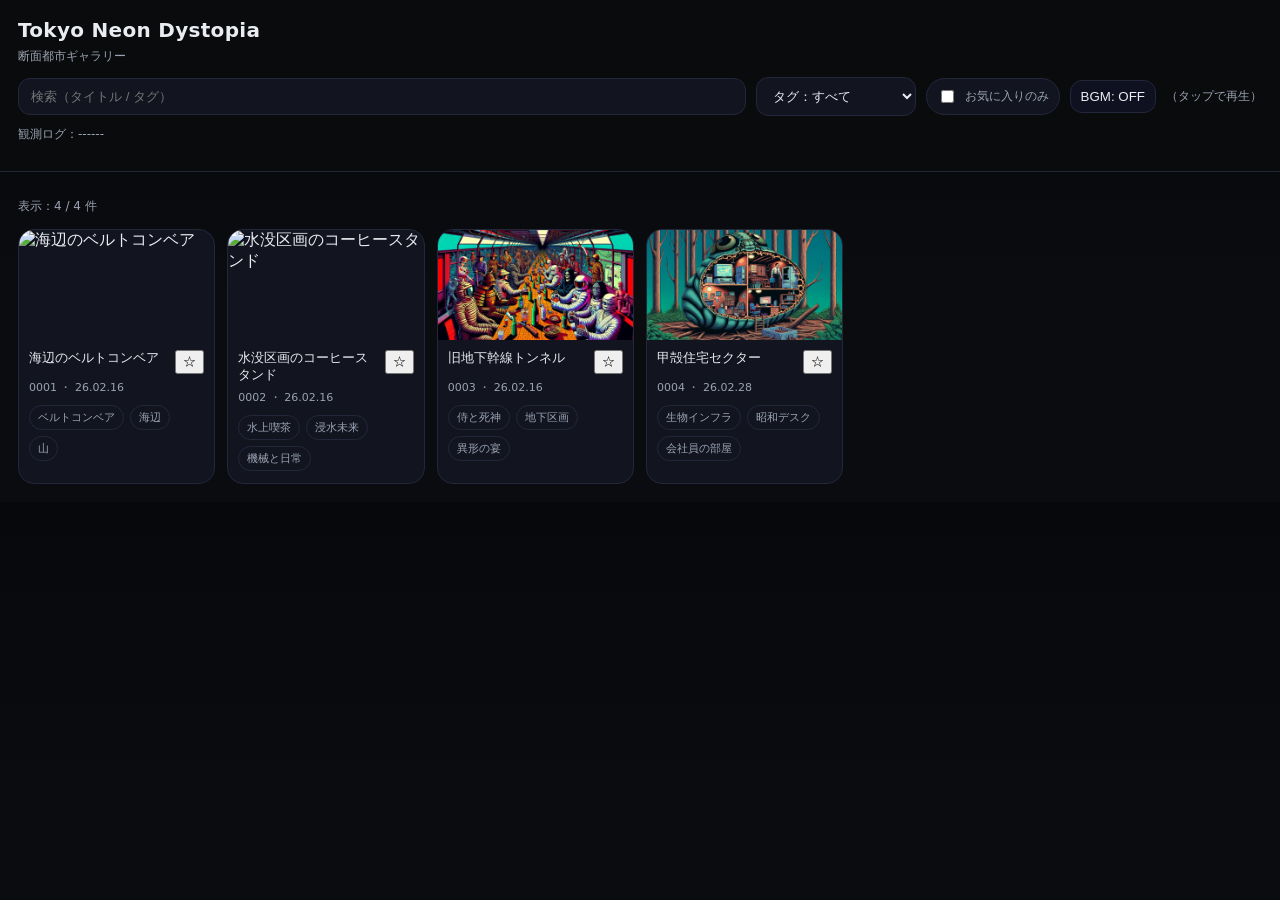
==== index.html @ 1ecb78d7 "icon update" ====
<!doctype html>
<html lang="ja">
<head>
  <meta charset="utf-8" />
  <meta name="viewport" content="width=device-width,initial-scale=1" />
  <title>Tokyo Neon Dystopia</title>
  <link rel="stylesheet" href="./style.css" />
  <link rel="icon" href="./favicon.ico" sizes="any">
  <link rel="icon" type="image/png" sizes="48x48" href="./favicon-48.png">
  <link rel="icon" type="image/png" sizes="192x192" href="./favicon-192.png">
  <link rel="apple-touch-icon" href="/apple-touch-icon.png">
</head>

<body>
  <header class="top">
    <div class="brand">
      <h1>Tokyo Neon Dystopia</h1>
      <p class="sub">断面都市ギャラリー</p>
    </div>

    <div class="controls">
      <input id="q" type="search" placeholder="検索（タイトル / タグ）" autocomplete="off" />

      <select id="tag">
        <option value="">タグ：すべて</option>
      </select>

      <label class="chip">
        <input id="onlyFav" type="checkbox" />
        お気に入りのみ
      </label>

      <button id="bgmToggle" class="btn" type="button" aria-pressed="false">
        BGM: OFF
      </button>

      <span id="bgmStatus" style="color:var(--muted); font-size:12px;">
        （タップで再生）
      </span>
    </div>

    <div class="meta" style="margin-top:10px;">
      観測ログ：<span id="visitCount">000000</span>
    </div>
  </header>

  <!-- audio -->
  <audio id="bgm" preload="auto">
    <source src="./audio/bgm.mp3" type="audio/mpeg" />
  </audio>

  <main>
    <div id="meta" class="meta"></div>
    <div id="grid" class="grid"></div>
  </main>

  <dialog id="modal" class="modal">
    <div class="modalHead">
      <div>
        <h2 id="mTitle"></h2>
        <p id="mInfo" class="mInfo"></p>
      </div>

      <div style="display:flex; gap:8px; flex-wrap:wrap; justify-content:flex-end;">
        <button id="storyToggle" class="btn" type="button" aria-pressed="false">
          Story
        </button>

        <!-- 記号ナビ -->
        <button id="mPrev" class="btn navBtn" type="button" aria-label="前のイラストへ">
          ◁
        </button>

        <button id="mNext" class="btn navBtn" type="button" aria-label="次のイラストへ">
          ▷
        </button>

        <button id="mShare" class="btn" type="button">X</button>
        <button id="mFav" class="btn" type="button">☆</button>
        <button id="mClose" class="btn" type="button">閉じる</button>
      </div>
    </div>

    <div class="modalBody split storyHidden">
      <div class="leftArea">
        <img id="mImg" alt="" />
      </div>

      <div class="rightArea">
        <div id="mTags" class="tags"></div>
        <div class="storyBox">
          <p id="mDesc"></p>
        </div>
      </div>
    </div>
  </dialog>

  <script src="./app.js"></script>
</body>
</html>
---- style.css ----
:root{
  --bg:#0b0c0f;
  --card:#121420;
  --text:#e9ecf1;
  --muted:#9aa3b2;
  --line:#23273a;
  --accent:#c9ff5a;
}

*{box-sizing:border-box}

body{
  margin:0;
  font-family: ui-sans-serif, system-ui, -apple-system, "Segoe UI", "Noto Sans JP", sans-serif;
  background:linear-gradient(180deg, #07080b 0%, #0b0c0f 60%);
  color:var(--text);
}

/* =========================
   HEADER
========================= */

.top{
  position:sticky;
  top:0;
  z-index:10;
  background:rgba(11,12,15,.85);
  backdrop-filter: blur(10px);
  border-bottom:1px solid var(--line);
  padding:18px 18px 14px;
}

.brand h1{
  margin:0;
  font-size:20px;
  letter-spacing:.3px;
}

.sub{
  margin:6px 0 0;
  color:var(--muted);
  font-size:12px;
}

.controls{
  margin-top:12px;
  display:flex;
  gap:10px;
  flex-wrap:wrap;
  align-items:center;
}

/* 検索 */
input[type="search"]{
  background:var(--card);
  border:1px solid var(--line);
  color:var(--text);
  padding:10px 12px;
  border-radius:12px;
  outline:none;
  min-width:260px;
  flex:1;
}

select{
  background:var(--card);
  border:1px solid var(--line);
  color:var(--text);
  padding:10px 12px;
  border-radius:12px;
  outline:none;
  min-width:160px;
}

.chip{
  display:flex;
  gap:8px;
  align-items:center;
  background:var(--card);
  border:1px solid var(--line);
  padding:8px 10px;
  border-radius:999px;
  color:var(--muted);
  font-size:12px;
}

/* =========================
   BUTTONS
========================= */

.btn{
  background:#0f1120;
  border:1px solid var(--line);
  color:var(--text);
  padding:8px 10px;
  border-radius:12px;
  cursor:pointer;
}

/* ★BGMボタンの見た目（ON/OFFが分かる） */
#bgmToggle{
  white-space:nowrap;
}

#bgmToggle.on{
  border-color: var(--accent);
  box-shadow: 0 0 0 1px rgba(201,255,90,.25) inset;
}

/* ★Storyボタンの見た目（ON/OFFが分かる） */
#storyToggle{
  white-space:nowrap;
}

#storyToggle.on{
  border-color: var(--accent);
  box-shadow: 0 0 0 1px rgba(201,255,90,.25) inset;
}

/* =========================
   GRID
========================= */

main{
  padding:18px;
}

.meta{
  color:var(--muted);
  font-size:12px;
  margin:8px 0 14px;
}

.grid{
  display:grid;
  grid-template-columns: repeat(auto-fill, minmax(180px, 1fr));
  gap:12px;
}

.card{
  background:var(--card);
  border:1px solid var(--line);
  border-radius:16px;
  overflow:hidden;
  cursor:pointer;
  transition: transform .08s ease, border-color .12s ease;
}

.card:hover{
  transform: translateY(-1px);
  border-color:#3a4166;
}

.thumb{
  width:100%;
  aspect-ratio: 16 / 9;
  object-fit: cover;
  display:block;
}

.cardBody{
  padding:10px 10px 12px;
}

.titleRow{
  display:flex;
  justify-content:space-between;
  gap:8px;
  align-items:flex-start;
}

.title{
  margin:0;
  font-size:13px;
  line-height:1.3;
}

.small{
  color:var(--muted);
  font-size:11px;
  margin-top:6px;
}

.tags{
  display:flex;
  gap:6px;
  flex-wrap:wrap;
  margin-top:10px;
}

.tag{
  font-size:11px;
  padding:4px 8px;
  border-radius:999px;
  border:1px solid var(--line);
  color:var(--muted);
}

/* =========================
   MODAL FULLSCREEN IMAGE
========================= */

/* ★重要：dialogを閉じている時は必ず非表示（トップに出るバグ対策） */
.modal:not([open]){
  display:none;
}

/* ★開いている時だけflexレイアウトを適用 */
.modal[open]{
  display:flex;
  flex-direction:column;
}

.modal{
  width:98vw;
  max-width:1600px;
  height:92vh;
  background:var(--card);
  border:1px solid var(--line);
  border-radius:18px;
  padding:0;
  color:var(--text);
}

.modal::backdrop{
  background:rgba(0,0,0,.75);
}

.modalHead{
  display:flex;
  justify-content:space-between;
  gap:12px;
  padding:14px 18px 12px;
  border-bottom:1px solid var(--line);
  flex:0 0 auto;
}

.modalHead h2{
  margin:0;
  font-size:16px;
}

.mInfo{
  margin:6px 0 0;
  color:var(--muted);
  font-size:12px;
}

/* 左：画像 / 右：縦長テキスト */

.modalBody.split{
  flex:1 1 auto;
  min-height:0;
  height:auto;

  display:grid;
  grid-template-columns: 1fr 360px;
  gap:20px;
  padding:18px;
  align-items:start;
}

/* ★初期はストーリー非表示（画像だけ） */
.modalBody.split.storyHidden{
  grid-template-columns: 1fr 0px;
  gap:0;
  overflow:hidden;
}

/* 画像を画面いっぱいに */

.leftArea{
  min-width:0;
  min-height:0;
  height:100%;
  align-self:start;
}

.leftArea img{
  width:100%;
  height:100%;
  max-height:100%;
  object-fit:contain;
  object-position: top center;
  background:#07080b;
  border-radius:14px;
  border:1px solid var(--line);
}

/* 右：テキストエリア */

.rightArea{
  display:flex;
  flex-direction:column;
  height:100%;
  gap:12px;
  align-self:start;
  transition: opacity .18s ease;
  min-height:0;
}

/* ★閉じた時：完全に隠す */
.modalBody.split.storyHidden .rightArea{
  opacity:0;
  pointer-events:none;
  width:0;
  overflow:hidden;
}

.storyBox{
  flex:1;
  overflow-y:auto;
  border:1px solid var(--line);
  padding:18px;
  border-radius:14px;
  background:#0f1120;
  min-height:0;
}

.storyBox p{
  margin:0;
  color:var(--muted);
  font-size:14px;
  line-height:1.9;
  white-space:pre-wrap;
}

/* =========================
   RESPONSIVE
========================= */

@media (max-width: 700px){

  .modalBody.split{
    grid-template-columns:1fr;
  }

  .modalBody.split.storyHidden{
    grid-template-columns:1fr;
  }

  .rightArea{
    height:auto;
  }

  .storyBox{
    max-height:40vh;
  }

  .modalBody.split.storyHidden .rightArea{
    display:none;
  }
}
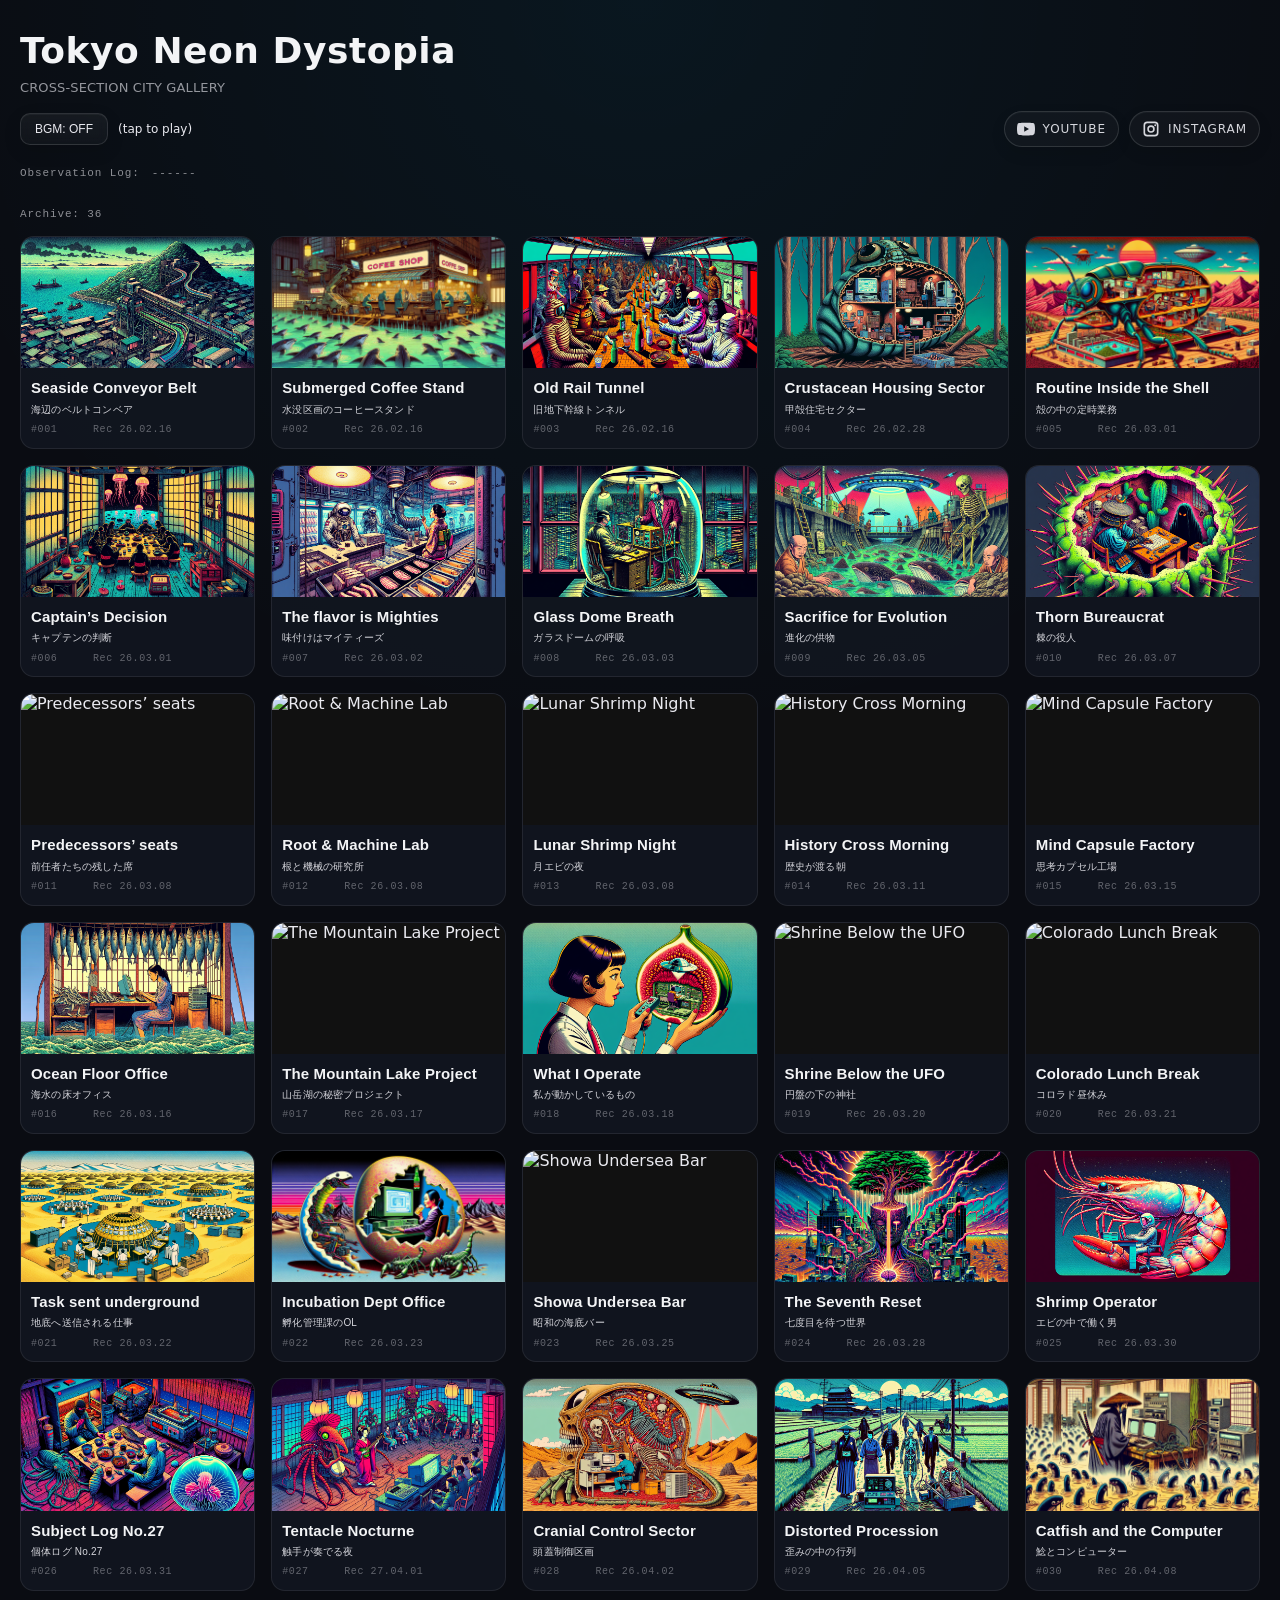
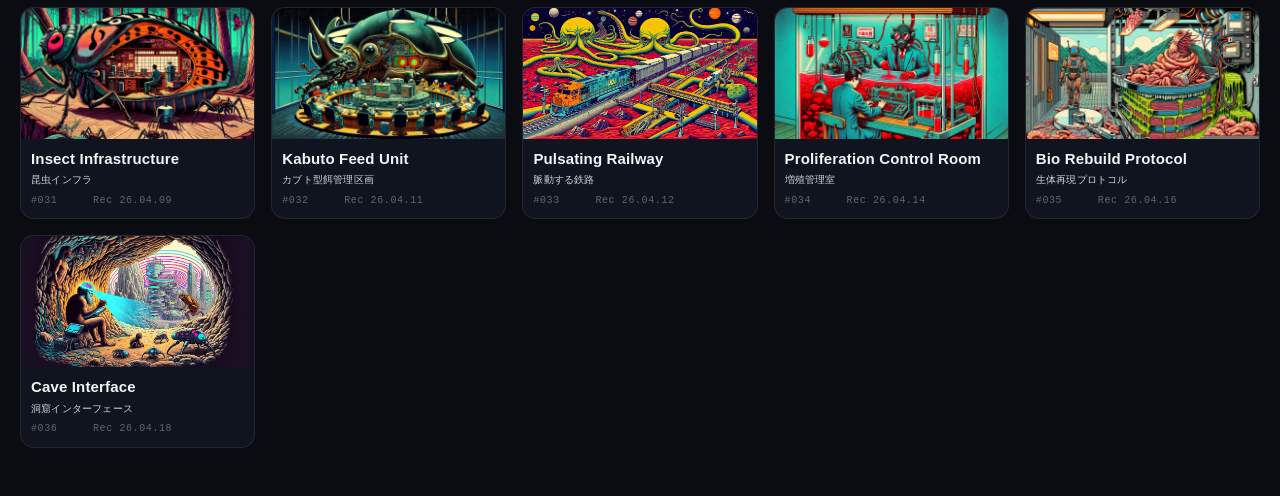
==== commit 67a25797: "Update gallery" ====
--- a/index.html
+++ b/index.html
@@ -1,5 +1,5 @@
 <!doctype html>
-<html lang="ja">
+<html lang="en">
 <head>
   <meta charset="utf-8" />
   <meta name="viewport" content="width=device-width,initial-scale=1" />
@@ -14,50 +14,76 @@
 <body>
   <header class="top">
     <div class="brand">
-      <h1>Tokyo Neon Dystopia</h1>
-      <p class="sub">断面都市ギャラリー</p>
+      <h1 id="siteTitle">Tokyo Neon Dystopia</h1>
+      <p id="siteSub" class="sub">Cross-Section City Gallery</p>
     </div>
 
-    <div class="controls">
-      <input id="q" type="search" placeholder="検索（タイトル / タグ）" autocomplete="off" />
+    <div class="topRight">
+      <div class="controls">
+        <button id="bgmToggle" class="btn" type="button" aria-pressed="false">
+          BGM: OFF
+        </button>
 
-      <select id="tag">
-        <option value="">タグ：すべて</option>
-      </select>
+        <span id="bgmStatus" style="color:var(--muted); font-size:12px;">
+          (tap to play)
+        </span>
+      </div>
 
-      <label class="chip">
-        <input id="onlyFav" type="checkbox" />
-        お気に入りのみ
-      </label>
+      <div class="social-links" aria-label="Social links">
+        <a
+          href="https://www.youtube.com/@sakakiyoo"
+          target="_blank"
+          rel="noopener noreferrer"
+          aria-label="YouTube"
+          class="social-link"
+        >
+          <svg viewBox="0 0 24 24" aria-hidden="true">
+            <path d="M23.5 6.2a3 3 0 0 0-2.1-2.1C19.4 3.5 12 3.5 12 3.5s-7.4 0-9.4.6A3 3 0 0 0 .5 6.2 31.4 31.4 0 0 0 0 12a31.4 31.4 0 0 0 .5 5.8 3 3 0 0 0 2.1 2.1c2 .6 9.4.6 9.4.6s7.4 0 9.4-.6a3 3 0 0 0 2.1-2.1A31.4 31.4 0 0 0 24 12a31.4 31.4 0 0 0-.5-5.8ZM9.6 15.7V8.3L16 12l-6.4 3.7Z"/>
+          </svg>
+          <span>YouTube</span>
+        </a>
 
-      <button id="bgmToggle" class="btn" type="button" aria-pressed="false">
-        BGM: OFF
-      </button>
-
-      <span id="bgmStatus" style="color:var(--muted); font-size:12px;">
-        （タップで再生）
-      </span>
+        <a
+          href="https://www.instagram.com/sakakiyoo/"
+          target="_blank"
+          rel="noopener noreferrer"
+          aria-label="Instagram"
+          class="social-link"
+        >
+          <svg viewBox="0 0 24 24" aria-hidden="true">
+            <path d="M7 2h10a5 5 0 0 1 5 5v10a5 5 0 0 1-5 5H7a5 5 0 0 1-5-5V7a5 5 0 0 1 5-5Zm0 2.2A2.8 2.8 0 0 0 4.2 7v10A2.8 2.8 0 0 0 7 19.8h10a2.8 2.8 0 0 0 2.8-2.8V7A2.8 2.8 0 0 0 17 4.2H7Zm10.6 1.6a1.2 1.2 0 1 1 0 2.4 1.2 1.2 0 0 1 0-2.4ZM12 7a5 5 0 1 1 0 10 5 5 0 0 1 0-10Zm0 2.2A2.8 2.8 0 1 0 12 15a2.8 2.8 0 0 0 0-5.6Z"/>
+          </svg>
+          <span>Instagram</span>
+        </a>
+      </div>
     </div>
 
     <div class="meta" style="margin-top:10px;">
-      観測ログ：<span id="visitCount">000000</span>
+      <span id="visitLabel">Observation Log:</span>
+      <span id="visitCount">000000</span>
     </div>
   </header>
 
-  <!-- audio -->
   <audio id="bgm" preload="auto">
     <source src="./audio/bgm.mp3" type="audio/mpeg" />
   </audio>
 
   <main>
-    <div id="meta" class="meta"></div>
+    <div id="meta" class="meta">
+      <span id="metaId"></span>
+      <span id="metaDate"></span>
+    </div>
+
     <div id="grid" class="grid"></div>
   </main>
 
   <dialog id="modal" class="modal">
     <div class="modalHead">
-      <div>
-        <h2 id="mTitle"></h2>
+      <div class="modalTitleBlock">
+        <div id="mTitle" class="modalTitleWrap">
+          <div class="title-en"></div>
+          <div class="title-ja"></div>
+        </div>
         <p id="mInfo" class="mInfo"></p>
       </div>
 
@@ -66,30 +92,43 @@
           Story
         </button>
 
-        <!-- 記号ナビ -->
-        <button id="mPrev" class="btn navBtn" type="button" aria-label="前のイラストへ">
+        <button id="mPrev" class="btn navBtn" type="button" aria-label="Previous illustration">
           ◁
         </button>
 
-        <button id="mNext" class="btn navBtn" type="button" aria-label="次のイラストへ">
+        <button id="mNext" class="btn navBtn" type="button" aria-label="Next illustration">
           ▷
         </button>
 
-        <button id="mShare" class="btn" type="button">X</button>
-        <button id="mFav" class="btn" type="button">☆</button>
-        <button id="mClose" class="btn" type="button">閉じる</button>
+        <button id="mClose" class="btn" type="button" aria-label="Close modal">
+          Close
+        </button>
       </div>
     </div>
 
-    <div class="modalBody split storyHidden">
-      <div class="leftArea">
-        <img id="mImg" alt="" />
-      </div>
+    <div class="modalBody">
+      <div class="modalVisualWrap">
+        <div class="modalImageArea">
+          <img id="mImg" alt="" />
 
-      <div class="rightArea">
-        <div id="mTags" class="tags"></div>
-        <div class="storyBox">
-          <p id="mDesc"></p>
+          <aside id="storyPanel" class="storyPanel" aria-hidden="true">
+            <div class="storyPanelInner">
+              <div id="storyLang" class="storyLang">
+                <button id="langEn" class="btn langBtn active" type="button" aria-pressed="true">
+                  EN
+                </button>
+                <button id="langJa" class="btn langBtn" type="button" aria-pressed="false">
+                  JP
+                </button>
+              </div>
+
+              <div id="mTags" class="tags"></div>
+
+              <div class="storyBox">
+                <p id="mDesc"></p>
+              </div>
+            </div>
+          </aside>
         </div>
       </div>
     </div>
--- a/style.css
+++ b/style.css
@@ -1,353 +1,989 @@
-:root{
-  --bg:#0b0c0f;
-  --card:#121420;
-  --text:#e9ecf1;
-  --muted:#9aa3b2;
-  --line:#23273a;
-  --accent:#c9ff5a;
-}
-
-*{box-sizing:border-box}
-
 body{
-  margin:0;
-  font-family: ui-sans-serif, system-ui, -apple-system, "Segoe UI", "Noto Sans JP", sans-serif;
-  background:linear-gradient(180deg, #07080b 0%, #0b0c0f 60%);
-  color:var(--text);
-}
-
-/* =========================
-   HEADER
-========================= */
-
+  margin: 0;
+  padding: 32px 20px 48px;
+  background:
+    radial-gradient(circle at top, rgba(0,200,255,0.06), transparent 34%),
+    #0a0c12;
+  color: #eaeaf0;
+  font-family: Inter, "Noto Sans JP", system-ui, -apple-system, BlinkMacSystemFont, "Segoe UI", sans-serif;
+  -webkit-text-size-adjust: 100%;
+  overflow-x: hidden;
+}
+
+*,
+*::before,
+*::after{
+  box-sizing: border-box;
+}
+
+img{
+  max-width: 100%;
+  height: auto;
+  display: block;
+}
+
+/* =========================
+   LAYOUT
+========================= */
 .top{
-  position:sticky;
-  top:0;
-  z-index:10;
-  background:rgba(11,12,15,.85);
-  backdrop-filter: blur(10px);
-  border-bottom:1px solid var(--line);
-  padding:18px 18px 14px;
-}
-
-.brand h1{
-  margin:0;
-  font-size:20px;
-  letter-spacing:.3px;
+  max-width: 1280px;
+  margin: 0 auto 24px;
+}
+
+.brand{
+  margin-bottom: 14px;
+  min-width: 0;
+}
+
+#siteTitle{
+  margin: 0;
+  font-size: clamp(24px, 3.4vw, 36px);
+  line-height: 1.05;
+  letter-spacing: 0.015em;
+  font-weight: 700;
+  color: #f3f4f6;
+  text-shadow: 0 0 18px rgba(255,255,255,0.03);
+  overflow-wrap: anywhere;
 }
 
 .sub{
-  margin:6px 0 0;
-  color:var(--muted);
-  font-size:12px;
+  margin: 8px 0 0;
+  font-size: 13px;
+  line-height: 1.5;
+  letter-spacing: 0.01em;
+  text-transform: uppercase;
+  color: rgba(234,234,240,.62);
+  position: relative;
+  display: inline-block;
+  overflow-wrap: anywhere;
+}
+
+.subJa{
+  display: block;
+  margin-top: 4px;
+  font-size: 11px;
+  line-height: 1.4;
+  letter-spacing: 0.08em;
+  text-transform: none;
+  color: rgba(0,200,255,0.7);
+  text-shadow: 0 0 6px rgba(0,200,255,0.35);
+  opacity: 0;
+  transform: translateY(-4px);
+  transition: opacity .25s ease, transform .25s ease;
+}
+
+.sub:hover .subJa{
+  opacity: 1;
+  transform: translateY(0);
+  transition-delay: 0.08s;
+}
+
+.topRight{
+  display: flex;
+  align-items: center;
+  justify-content: space-between;
+  gap: 16px;
+  flex-wrap: wrap;
+  min-width: 0;
 }
 
 .controls{
-  margin-top:12px;
-  display:flex;
-  gap:10px;
-  flex-wrap:wrap;
-  align-items:center;
-}
-
-/* 検索 */
-input[type="search"]{
-  background:var(--card);
-  border:1px solid var(--line);
-  color:var(--text);
-  padding:10px 12px;
-  border-radius:12px;
-  outline:none;
-  min-width:260px;
-  flex:1;
-}
-
-select{
-  background:var(--card);
-  border:1px solid var(--line);
-  color:var(--text);
-  padding:10px 12px;
-  border-radius:12px;
-  outline:none;
-  min-width:160px;
-}
-
-.chip{
-  display:flex;
-  gap:8px;
-  align-items:center;
-  background:var(--card);
-  border:1px solid var(--line);
-  padding:8px 10px;
-  border-radius:999px;
-  color:var(--muted);
-  font-size:12px;
-}
-
-/* =========================
-   BUTTONS
-========================= */
-
-.btn{
-  background:#0f1120;
-  border:1px solid var(--line);
-  color:var(--text);
-  padding:8px 10px;
-  border-radius:12px;
-  cursor:pointer;
-}
-
-/* ★BGMボタンの見た目（ON/OFFが分かる） */
-#bgmToggle{
-  white-space:nowrap;
-}
-
-#bgmToggle.on{
-  border-color: var(--accent);
-  box-shadow: 0 0 0 1px rgba(201,255,90,.25) inset;
-}
-
-/* ★Storyボタンの見た目（ON/OFFが分かる） */
-#storyToggle{
-  white-space:nowrap;
-}
-
-#storyToggle.on{
-  border-color: var(--accent);
-  box-shadow: 0 0 0 1px rgba(201,255,90,.25) inset;
+  display: flex;
+  align-items: center;
+  gap: 10px;
+  flex-wrap: wrap;
+  margin-bottom: 8px;
+  min-width: 0;
+}
+
+/* =========================
+   SOCIAL LINKS
+========================= */
+.social-links{
+  display: flex;
+  align-items: center;
+  justify-content: flex-end;
+  gap: 10px;
+  flex-wrap: wrap;
+  min-width: 0;
+  margin-bottom: 8px;
+}
+
+.social-link{
+  display: inline-flex;
+  align-items: center;
+  gap: 8px;
+  padding: 8px 12px;
+  border: 1px solid rgba(255,255,255,.14);
+  border-radius: 999px;
+  color: #e8e8ee;
+  text-decoration: none;
+  background: rgba(255,255,255,.03);
+  box-shadow:
+    inset 0 1px 0 rgba(255,255,255,.03),
+    0 6px 18px rgba(0,0,0,.12);
+  opacity: .92;
+  transition:
+    transform .18s ease,
+    border-color .18s ease,
+    background .18s ease,
+    box-shadow .18s ease,
+    opacity .18s ease,
+    color .18s ease;
+  min-width: 0;
+}
+
+.social-link svg{
+  width: 18px;
+  height: 18px;
+  fill: currentColor;
+  flex: 0 0 auto;
+}
+
+.social-link span{
+  font-size: 12px;
+  line-height: 1;
+  letter-spacing: 0.08em;
+  text-transform: uppercase;
+  white-space: nowrap;
+}
+
+.social-link:hover{
+  transform: translateY(-1px);
+  opacity: 1;
+  color: #f3f4f6;
+  border-color: rgba(255,255,255,.28);
+  background: rgba(255,255,255,.06);
+  box-shadow:
+    inset 0 1px 0 rgba(255,255,255,.04),
+    0 10px 24px rgba(0,0,0,.18),
+    0 0 18px rgba(0,200,255,.05);
+}
+
+.social-link:active{
+  transform: scale(.98);
+}
+
+.social-link:focus-visible{
+  outline: none;
+  border-color: rgba(0, 200, 255, 0.35);
+  box-shadow:
+    0 0 0 3px rgba(0,200,255,.12),
+    0 0 20px rgba(0,200,255,.10);
+}
+
+main{
+  max-width: 1280px;
+  margin: 0 auto;
+  min-width: 0;
+}
+
+.meta{
+  display: flex;
+  align-items: center;
+  gap: 12px;
+  flex-wrap: wrap;
+  font-size: 11px;
+  line-height: 1.5;
+  letter-spacing: 0.08em;
+  color: rgba(234,234,240,.58);
+  font-family: ui-monospace, SFMono-Regular, Menlo, Monaco, Consolas, monospace;
+  min-width: 0;
+}
+
+.meta span:first-child{
+  min-width: 50px;
 }
 
 /* =========================
    GRID
 ========================= */
-
-main{
-  padding:18px;
-}
-
-.meta{
-  color:var(--muted);
-  font-size:12px;
-  margin:8px 0 14px;
-}
-
 .grid{
-  display:grid;
-  grid-template-columns: repeat(auto-fill, minmax(180px, 1fr));
-  gap:12px;
-}
-
-.card{
-  background:var(--card);
-  border:1px solid var(--line);
-  border-radius:16px;
-  overflow:hidden;
-  cursor:pointer;
-  transition: transform .08s ease, border-color .12s ease;
-}
-
-.card:hover{
-  transform: translateY(-1px);
-  border-color:#3a4166;
-}
-
+  display: grid;
+  grid-template-columns: repeat(auto-fill, minmax(220px, 1fr));
+  gap: 16px;
+  margin-top: 14px;
+  min-width: 0;
+}
+
+/* =========================
+   CARD
+========================= */
 .thumb{
-  width:100%;
+  width: 100%;
   aspect-ratio: 16 / 9;
   object-fit: cover;
-  display:block;
+  display: block;
+  background: #111;
+  transition: transform .45s ease, filter .45s ease;
+}
+
+.card{
+  position: relative;
+  background: rgba(18, 22, 32, 0.92);
+  border: 1px solid rgba(255,255,255,.08);
+  border-radius: 14px;
+  overflow: hidden;
+  transition:
+    transform .25s ease,
+    box-shadow .25s ease,
+    border-color .25s ease,
+    background .25s ease;
+  min-width: 0;
+}
+
+.card::after{
+  content: "";
+  position: absolute;
+  inset: 0;
+  background: linear-gradient(
+    135deg,
+    rgba(0,200,255,0.00) 0%,
+    rgba(0,200,255,0.05) 45%,
+    rgba(255,255,255,0.02) 100%
+  );
+  opacity: 0;
+  pointer-events: none;
+  transition: opacity .25s ease;
+}
+
+.card:hover{
+  transform: translateY(-4px) scale(1.02);
+  box-shadow:
+    0 12px 30px rgba(0,0,0,.4),
+    0 0 0 1px rgba(0,200,255,0.08) inset;
+  border-color: rgba(255,255,255,.18);
+  background: rgba(18, 22, 32, 0.97);
+}
+
+.card:hover::after{
+  opacity: 1;
+}
+
+.card:hover .thumb{
+  transform: scale(1.02);
+  filter: brightness(1.03);
 }
 
 .cardBody{
-  padding:10px 10px 12px;
-}
-
-.titleRow{
-  display:flex;
-  justify-content:space-between;
-  gap:8px;
-  align-items:flex-start;
-}
-
-.title{
-  margin:0;
-  font-size:13px;
-  line-height:1.3;
-}
-
-.small{
-  color:var(--muted);
-  font-size:11px;
-  margin-top:6px;
-}
-
+  padding: 10px;
+  background: transparent;
+  min-width: 0;
+}
+
+/* =========================
+   TEXT
+========================= */
+.title,
+.titleEn{
+  margin: 0;
+  font-size: 15px;
+  line-height: 1.35;
+  font-weight: 600;
+  color: #f3f4f6;
+  font-family: "Avenir Next", "Helvetica Neue", Inter, "Segoe UI", Arial, sans-serif;
+  letter-spacing: 0.01em;
+  overflow-wrap: anywhere;
+  word-break: break-word;
+}
+
+.titleJa{
+  margin-top: 4px;
+  font-size: 10px;
+  line-height: 1.45;
+  font-weight: 500;
+  color: rgba(234,234,240,.9);
+  font-family: "Noto Sans JP", "Hiragino Sans", "Yu Gothic", sans-serif;
+  letter-spacing: 0.02em;
+  overflow-wrap: anywhere;
+  word-break: break-word;
+}
+
+.small,
+.mInfo{
+  margin-top: 6px;
+  font-size: 10px;
+  line-height: 1.45;
+  opacity: 0.52;
+  letter-spacing: 0.06em;
+  color: rgba(234,234,240,.72);
+  font-family: ui-monospace, SFMono-Regular, Menlo, Monaco, Consolas, monospace;
+  overflow-wrap: anywhere;
+  word-break: break-word;
+}
+
+/* =========================
+   STORY BOX
+========================= */
+.storyBox{
+  margin-top: 0;
+  padding: 14px;
+  border-radius: 12px;
+  background: linear-gradient(
+    180deg,
+    rgba(255,255,255,0.03),
+    rgba(255,255,255,0.015)
+  );
+  border: 1px solid rgba(255,255,255,0.06);
+  box-shadow: inset 0 1px 0 rgba(255,255,255,0.04);
+  min-width: 0;
+}
+
+#mDesc{
+  margin: 0;
+  font-size: 13px;
+  line-height: 1.8;
+  color: rgba(234,234,240,0.88);
+  white-space: pre-wrap;
+  overflow-wrap: anywhere;
+  word-break: break-word;
+}
+
+/* =========================
+   MODAL
+========================= */
+#modal,
+.modal{
+  width: min(1200px, 92vw);
+  max-width: 1200px;
+  max-height: 92dvh;
+  padding: 20px;
+  border: 1px solid rgba(255,255,255,.08);
+  border-radius: 16px;
+  background:
+    linear-gradient(180deg, rgba(255,255,255,0.03), rgba(255,255,255,0.015)),
+    rgba(0, 0, 0, 0.96);
+  color: #eaeaf0;
+  overflow: hidden;
+  box-shadow:
+    0 28px 80px rgba(0,0,0,.58),
+    0 0 0 1px rgba(255,255,255,.03) inset,
+    0 0 32px rgba(0,200,255,.06);
+  opacity: 1;
+  transform: none;
+}
+
+#modal[open],
+.modal[open]{
+  opacity: 1;
+  transform: none;
+}
+
+#modal::backdrop,
+.modal::backdrop{
+  background: rgba(0, 0, 0, 0.92);
+  backdrop-filter: blur(2px);
+}
+
+.modalHead{
+  display: flex;
+  justify-content: space-between;
+  align-items: flex-start;
+  gap: 16px;
+  margin-bottom: 16px;
+  flex-wrap: wrap;
+  min-width: 0;
+}
+
+.modalBody{
+  width: 100%;
+  max-height: calc(92dvh - 40px);
+  overflow: auto;
+  -webkit-overflow-scrolling: touch;
+  min-width: 0;
+}
+
+/* =========================
+   IMAGE AREA + STORY
+========================= */
+.modalVisualWrap{
+  width: 100%;
+  min-height: 78dvh;
+  display: flex;
+  justify-content: center;
+  align-items: flex-start;
+  min-width: 0;
+}
+
+.modalImageArea{
+  position: relative;
+  display: inline-flex;
+  justify-content: center;
+  align-items: flex-start;
+  width: fit-content;
+  max-width: 100%;
+  min-height: 78dvh;
+  line-height: 0;
+  overflow: hidden;
+}
+
+#mImg{
+  display: block;
+  max-width: 100%;
+  max-height: 78dvh;
+  height: auto;
+  border-radius: 12px;
+  box-shadow:
+    0 18px 42px rgba(0,0,0,.34),
+    0 0 0 1px rgba(255,255,255,.04);
+  transform: translateZ(0);
+}
+
+#modal[open] #mImg,
+.modal[open] #mImg{
+  animation: imageIn .44s cubic-bezier(.2,.8,.2,1) both;
+}
+
+/* =========================
+   STORY PANEL
+========================= */
+.storyPanel{
+  position: absolute;
+  inset: 0 0 0 auto;
+  width: min(340px, 32vw);
+  max-width: 100%;
+  height: 100%;
+  background:
+    linear-gradient(180deg, rgba(0, 0, 0, 0.76), rgba(0, 0, 0, 0.68));
+  backdrop-filter: blur(10px);
+  border-left: 1px solid rgba(255,255,255,0.08);
+  border-top-right-radius: 12px;
+  border-bottom-right-radius: 12px;
+  transform: translateX(100%);
+  opacity: 0;
+  pointer-events: none;
+  transition:
+    transform .35s ease,
+    opacity .25s ease,
+    box-shadow .25s ease;
+  box-shadow: inset 1px 0 0 rgba(255,255,255,0.03);
+}
+
+.storyPanelInner{
+  height: 100%;
+  overflow-y: auto;
+  -webkit-overflow-scrolling: touch;
+  padding: 14px;
+  min-width: 0;
+}
+
+.storyPanel.isOpen{
+  transform: translateX(0);
+  opacity: 1;
+  pointer-events: auto;
+  box-shadow:
+    -10px 0 30px rgba(0,0,0,.22),
+    inset 1px 0 0 rgba(255,255,255,0.03);
+}
+
+.storyPanel::before{
+  content: "";
+  position: absolute;
+  left: -28px;
+  top: 0;
+  width: 28px;
+  height: 100%;
+  background: linear-gradient(to left, rgba(0,0,0,0.7), transparent);
+}
+
+/* =========================
+   TAGS
+========================= */
 .tags{
-  display:flex;
-  gap:6px;
-  flex-wrap:wrap;
-  margin-top:10px;
-}
-
-.tag{
-  font-size:11px;
-  padding:4px 8px;
-  border-radius:999px;
-  border:1px solid var(--line);
-  color:var(--muted);
-}
-
-/* =========================
-   MODAL FULLSCREEN IMAGE
-========================= */
-
-/* ★重要：dialogを閉じている時は必ず非表示（トップに出るバグ対策） */
-.modal:not([open]){
-  display:none;
-}
-
-/* ★開いている時だけflexレイアウトを適用 */
-.modal[open]{
-  display:flex;
-  flex-direction:column;
-}
-
-.modal{
-  width:98vw;
-  max-width:1600px;
-  height:92vh;
-  background:var(--card);
-  border:1px solid var(--line);
-  border-radius:18px;
-  padding:0;
-  color:var(--text);
-}
-
-.modal::backdrop{
-  background:rgba(0,0,0,.75);
-}
-
-.modalHead{
-  display:flex;
-  justify-content:space-between;
-  gap:12px;
-  padding:14px 18px 12px;
-  border-bottom:1px solid var(--line);
-  flex:0 0 auto;
-}
-
-.modalHead h2{
-  margin:0;
-  font-size:16px;
-}
-
-.mInfo{
-  margin:6px 0 0;
-  color:var(--muted);
-  font-size:12px;
-}
-
-/* 左：画像 / 右：縦長テキスト */
-
-.modalBody.split{
-  flex:1 1 auto;
-  min-height:0;
-  height:auto;
-
-  display:grid;
-  grid-template-columns: 1fr 360px;
-  gap:20px;
-  padding:18px;
-  align-items:start;
-}
-
-/* ★初期はストーリー非表示（画像だけ） */
-.modalBody.split.storyHidden{
-  grid-template-columns: 1fr 0px;
-  gap:0;
-  overflow:hidden;
-}
-
-/* 画像を画面いっぱいに */
-
-.leftArea{
-  min-width:0;
-  min-height:0;
-  height:100%;
-  align-self:start;
-}
-
-.leftArea img{
-  width:100%;
-  height:100%;
-  max-height:100%;
-  object-fit:contain;
-  object-position: top center;
-  background:#07080b;
-  border-radius:14px;
-  border:1px solid var(--line);
-}
-
-/* 右：テキストエリア */
-
-.rightArea{
-  display:flex;
-  flex-direction:column;
-  height:100%;
-  gap:12px;
-  align-self:start;
-  transition: opacity .18s ease;
-  min-height:0;
-}
-
-/* ★閉じた時：完全に隠す */
-.modalBody.split.storyHidden .rightArea{
-  opacity:0;
-  pointer-events:none;
-  width:0;
-  overflow:hidden;
-}
-
-.storyBox{
-  flex:1;
-  overflow-y:auto;
-  border:1px solid var(--line);
-  padding:18px;
-  border-radius:14px;
-  background:#0f1120;
-  min-height:0;
-}
-
-.storyBox p{
-  margin:0;
-  color:var(--muted);
-  font-size:14px;
-  line-height:1.9;
-  white-space:pre-wrap;
+  display: flex;
+  flex-wrap: wrap;
+  gap: 8px;
+  margin-bottom: 12px;
+  min-width: 0;
+}
+
+.tags span{
+  padding: 6px 10px;
+  border-radius: 999px;
+  font-size: 11px;
+  background: rgba(255,255,255,.05);
+  border: 1px solid rgba(255,255,255,.08);
+  box-shadow: inset 0 1px 0 rgba(255,255,255,.03);
+  overflow-wrap: anywhere;
+}
+
+/* =========================
+   BUTTON
+========================= */
+.btn{
+  appearance: none;
+  border: 1px solid rgba(255,255,255,.12);
+  background:
+    linear-gradient(180deg, rgba(255,255,255,.05), rgba(255,255,255,.03));
+  color: #eaeaf0;
+  padding: 9px 14px;
+  border-radius: 10px;
+  font-size: 12px;
+  line-height: 1;
+  cursor: pointer;
+  backdrop-filter: blur(4px);
+  box-shadow:
+    inset 0 1px 0 rgba(255,255,255,.04),
+    0 6px 18px rgba(0,0,0,.12);
+  transition:
+    background .2s ease,
+    border-color .2s ease,
+    transform .2s ease,
+    box-shadow .2s ease,
+    color .2s ease;
+  max-width: 100%;
+}
+
+.btn:hover{
+  background:
+    linear-gradient(180deg, rgba(255,255,255,.08), rgba(255,255,255,.05));
+  border-color: rgba(255,255,255,.22);
+  box-shadow:
+    inset 0 1px 0 rgba(255,255,255,.05),
+    0 10px 24px rgba(0,0,0,.18),
+    0 0 18px rgba(0,200,255,.05);
+}
+
+.btn:active{
+  transform: scale(.98);
+}
+
+.btn.on,
+.langBtn.active{
+  background:
+    linear-gradient(180deg, rgba(0, 200, 255, 0.18), rgba(0, 200, 255, 0.10));
+  border-color: rgba(0, 200, 255, 0.35);
+  box-shadow:
+    inset 0 1px 0 rgba(255,255,255,.04),
+    0 0 20px rgba(0, 200, 255, 0.10);
+}
+
+.navBtn{
+  min-width: 42px;
+  padding-inline: 0;
+}
+
+.storyLang{
+  display: flex;
+  gap: 8px;
+  margin-bottom: 12px;
+  flex-wrap: wrap;
+}
+
+/* =========================
+   SCROLLBAR / GLOBAL
+========================= */
+html,
+body,
+.modalBody,
+#modal,
+.modal,
+.storyPanelInner{
+  scrollbar-width: thin;
+  scrollbar-color: rgba(0, 200, 255, 0.32) rgba(255,255,255,0.04);
+}
+
+html::-webkit-scrollbar,
+body::-webkit-scrollbar,
+.modalBody::-webkit-scrollbar,
+#modal::-webkit-scrollbar,
+.modal::-webkit-scrollbar,
+.storyPanelInner::-webkit-scrollbar{
+  width: 10px;
+  height: 10px;
+}
+
+html::-webkit-scrollbar-track,
+body::-webkit-scrollbar-track,
+.modalBody::-webkit-scrollbar-track,
+#modal::-webkit-scrollbar-track,
+.modal::-webkit-scrollbar-track,
+.storyPanelInner::-webkit-scrollbar-track{
+  background: rgba(255,255,255,0.04);
+  border-radius: 999px;
+}
+
+html::-webkit-scrollbar-thumb,
+body::-webkit-scrollbar-thumb,
+.modalBody::-webkit-scrollbar-thumb,
+#modal::-webkit-scrollbar-thumb,
+.modal::-webkit-scrollbar-thumb,
+.storyPanelInner::-webkit-scrollbar-thumb{
+  background: rgba(0, 200, 255, 0.28);
+  border-radius: 999px;
+  border: 2px solid transparent;
+  background-clip: padding-box;
+}
+
+html::-webkit-scrollbar-thumb:hover,
+body::-webkit-scrollbar-thumb:hover,
+.modalBody::-webkit-scrollbar-thumb:hover,
+#modal::-webkit-scrollbar-thumb:hover,
+.modal::-webkit-scrollbar-thumb:hover,
+.storyPanelInner::-webkit-scrollbar-thumb:hover{
+  background: rgba(0, 200, 255, 0.48);
+  background-clip: padding-box;
+}
+
+html::-webkit-scrollbar-corner,
+body::-webkit-scrollbar-corner,
+.modalBody::-webkit-scrollbar-corner,
+#modal::-webkit-scrollbar-corner,
+.modal::-webkit-scrollbar-corner,
+.storyPanelInner::-webkit-scrollbar-corner{
+  background: rgba(255,255,255,0.04);
+}
+
+/* =========================
+   ANIMATION
+========================= */
+@keyframes modalIn{
+  0%{
+    opacity: 0;
+    transform: translateY(10px) scale(.985);
+  }
+  100%{
+    opacity: 1;
+    transform: translateY(0) scale(1);
+  }
+}
+
+@keyframes backdropIn{
+  0%{
+    opacity: 0;
+  }
+  100%{
+    opacity: 1;
+  }
+}
+
+@keyframes imageIn{
+  0%{
+    opacity: 0;
+    transform: scale(1.02);
+    filter: brightness(.96);
+  }
+  100%{
+    opacity: 1;
+    transform: scale(1);
+    filter: brightness(1);
+  }
 }
 
 /* =========================
    RESPONSIVE
 ========================= */
-
-@media (max-width: 700px){
-
-  .modalBody.split{
-    grid-template-columns:1fr;
-  }
-
-  .modalBody.split.storyHidden{
-    grid-template-columns:1fr;
-  }
-
-  .rightArea{
-    height:auto;
-  }
-
-  .storyBox{
-    max-height:40vh;
-  }
-
-  .modalBody.split.storyHidden .rightArea{
-    display:none;
-  }
-}
+@media (hover: none){
+  .subJa{
+    opacity: 1;
+    transform: none;
+  }
+
+  .card:hover{
+    transform: none;
+  }
+
+  .card:hover .thumb{
+    transform: none;
+  }
+
+  .social-link:hover{
+    transform: none;
+  }
+}
+
+@media (max-width: 900px){
+  body{
+    padding: 20px 14px 36px;
+  }
+
+  .top{
+    margin-bottom: 18px;
+  }
+
+  #siteTitle{
+    font-size: clamp(22px, 7vw, 30px);
+  }
+
+  .sub{
+    letter-spacing: 0.01em;
+  }
+
+  .topRight{
+    flex-direction: column;
+    align-items: flex-start;
+    gap: 8px;
+  }
+
+  .controls{
+    gap: 8px;
+    margin-bottom: 0;
+  }
+
+  .social-links{
+    width: 100%;
+    justify-content: flex-start;
+    margin-bottom: 0;
+  }
+
+  .grid{
+    grid-template-columns: repeat(2, minmax(0, 1fr));
+    gap: 12px;
+  }
+
+  .title,
+  .titleEn{
+    font-size: 14px;
+  }
+
+  .titleJa{
+    font-size: 9px;
+  }
+
+  .meta{
+    gap: 10px;
+  }
+
+  .meta span:first-child{
+    min-width: auto;
+  }
+
+  .modalHead{
+    margin-bottom: 8px;
+  }
+
+  #modal,
+  .modal{
+    width: min(96vw, 1200px);
+    max-height: 94dvh;
+    padding: 12px 16px 16px;
+  }
+
+  .modalBody{
+    max-height: calc(94dvh - 28px);
+    display: block;
+    overflow-y: auto;
+    align-items: flex-start;
+  }
+
+  .modalBody,
+  .modalVisualWrap,
+  .modalImageArea{
+    overflow-anchor: none;
+  }
+
+  .modalVisualWrap{
+    min-height: auto;
+    display: block;
+    padding-top: 0;
+  }
+
+  .modalImageArea{
+    position: static;
+    display: block;
+    width: 100%;
+    min-height: auto;
+    margin: 0;
+    padding: 0;
+    overflow: visible;
+    vertical-align: top;
+  }
+
+  #mImg{
+    width: 100%;
+    max-width: 100%;
+    max-height: 52dvh;
+    object-fit: contain;
+    margin: 0 auto 0;
+  }
+
+  .storyPanel{
+    position: static;
+    inset: auto;
+    width: 100%;
+    max-width: 100%;
+    height: auto;
+    margin-top: 0;
+    max-height: 0;
+    overflow: hidden;
+    border-left: none;
+    border-top: 1px solid rgba(255,255,255,0.08);
+    border-top-right-radius: 12px;
+    border-top-left-radius: 12px;
+    border-bottom-right-radius: 12px;
+    border-bottom-left-radius: 12px;
+    transform: none;
+    opacity: 0;
+    pointer-events: none;
+    display: block;
+    box-shadow:
+      0 10px 24px rgba(0,0,0,.18),
+      inset 0 1px 0 rgba(255,255,255,.03);
+    transition:
+      max-height .28s ease,
+      opacity .2s ease,
+      margin-top .2s ease;
+  }
+
+  .storyPanel.isOpen{
+    transform: none;
+    opacity: 1;
+    pointer-events: auto;
+    margin-top: 12px;
+    max-height: min(42dvh, 320px);
+  }
+
+  .storyPanel::before{
+    display: none;
+  }
+
+  .storyPanelInner{
+    height: auto;
+    max-height: min(42dvh, 320px);
+    overflow-y: auto;
+    padding: 14px;
+  }
+}
+
+@media (max-width: 560px){
+  body{
+    padding: 16px 12px 28px;
+  }
+
+  .grid{
+    gap: 10px;
+  }
+
+  #siteTitle{
+    font-size: clamp(21px, 7.4vw, 28px);
+  }
+
+  .sub{
+    font-size: 12px;
+  }
+
+  .subJa{
+    font-size: 10px;
+  }
+
+  .topRight{
+    gap: 10px;
+  }
+
+  .controls{
+    width: 100%;
+  }
+
+  .social-links{
+    width: 100%;
+    justify-content: flex-start;
+    gap: 8px;
+  }
+
+  .social-link{
+    padding: 8px 10px;
+  }
+
+  .social-link span{
+    display: none;
+  }
+
+  .social-link svg{
+    width: 19px;
+    height: 19px;
+  }
+
+  .cardBody{
+    padding: 9px;
+  }
+
+  .title,
+  .titleEn{
+    font-size: 13px;
+    line-height: 1.35;
+  }
+
+  .titleJa{
+    font-size: 9px;
+  }
+
+  .small,
+  .mInfo{
+    font-size: 9px;
+  }
+
+  #modal,
+  .modal{
+    width: 97vw;
+    padding: 10px 12px 12px;
+    border-radius: 14px;
+  }
+
+  .modalBody{
+    max-height: calc(94dvh - 20px);
+  }
+
+  .modalHead{
+    display: flex;
+    flex-direction: column;
+    align-items: stretch;
+    gap: 10px;
+    margin-bottom: 8px;
+  }
+
+  .modalHead > :first-child{
+    width: 100%;
+    min-width: 0;
+  }
+
+  .modalHead > :first-child h1,
+  .modalHead > :first-child h2,
+  .modalHead > :first-child h3,
+  .modalHead > :first-child p,
+  .modalHead > :first-child .title,
+  .modalHead > :first-child .titleEn,
+  .modalHead > :first-child .titleJa{
+    max-width: 100%;
+    overflow-wrap: anywhere;
+    word-break: break-word;
+  }
+
+  .modalHead > :last-child{
+    width: 100%;
+    display: flex;
+    flex-wrap: wrap;
+    gap: 8px;
+    justify-content: flex-start;
+    align-items: center;
+    min-width: 0;
+  }
+
+  .modalHead > :last-child .btn{
+    flex: 0 0 auto;
+    white-space: nowrap;
+  }
+
+  #mImg{
+    max-height: 48dvh;
+    margin: 0 auto;
+  }
+
+  .storyPanel{
+    margin-top: 0;
+  }
+
+  .storyPanel.isOpen{
+    margin-top: 10px;
+    max-height: min(42dvh, 300px);
+  }
+
+  .storyPanelInner{
+    max-height: min(42dvh, 300px);
+    padding: 12px;
+  }
+
+  .btn{
+    padding: 8px 12px;
+    font-size: 11px;
+  }
+}
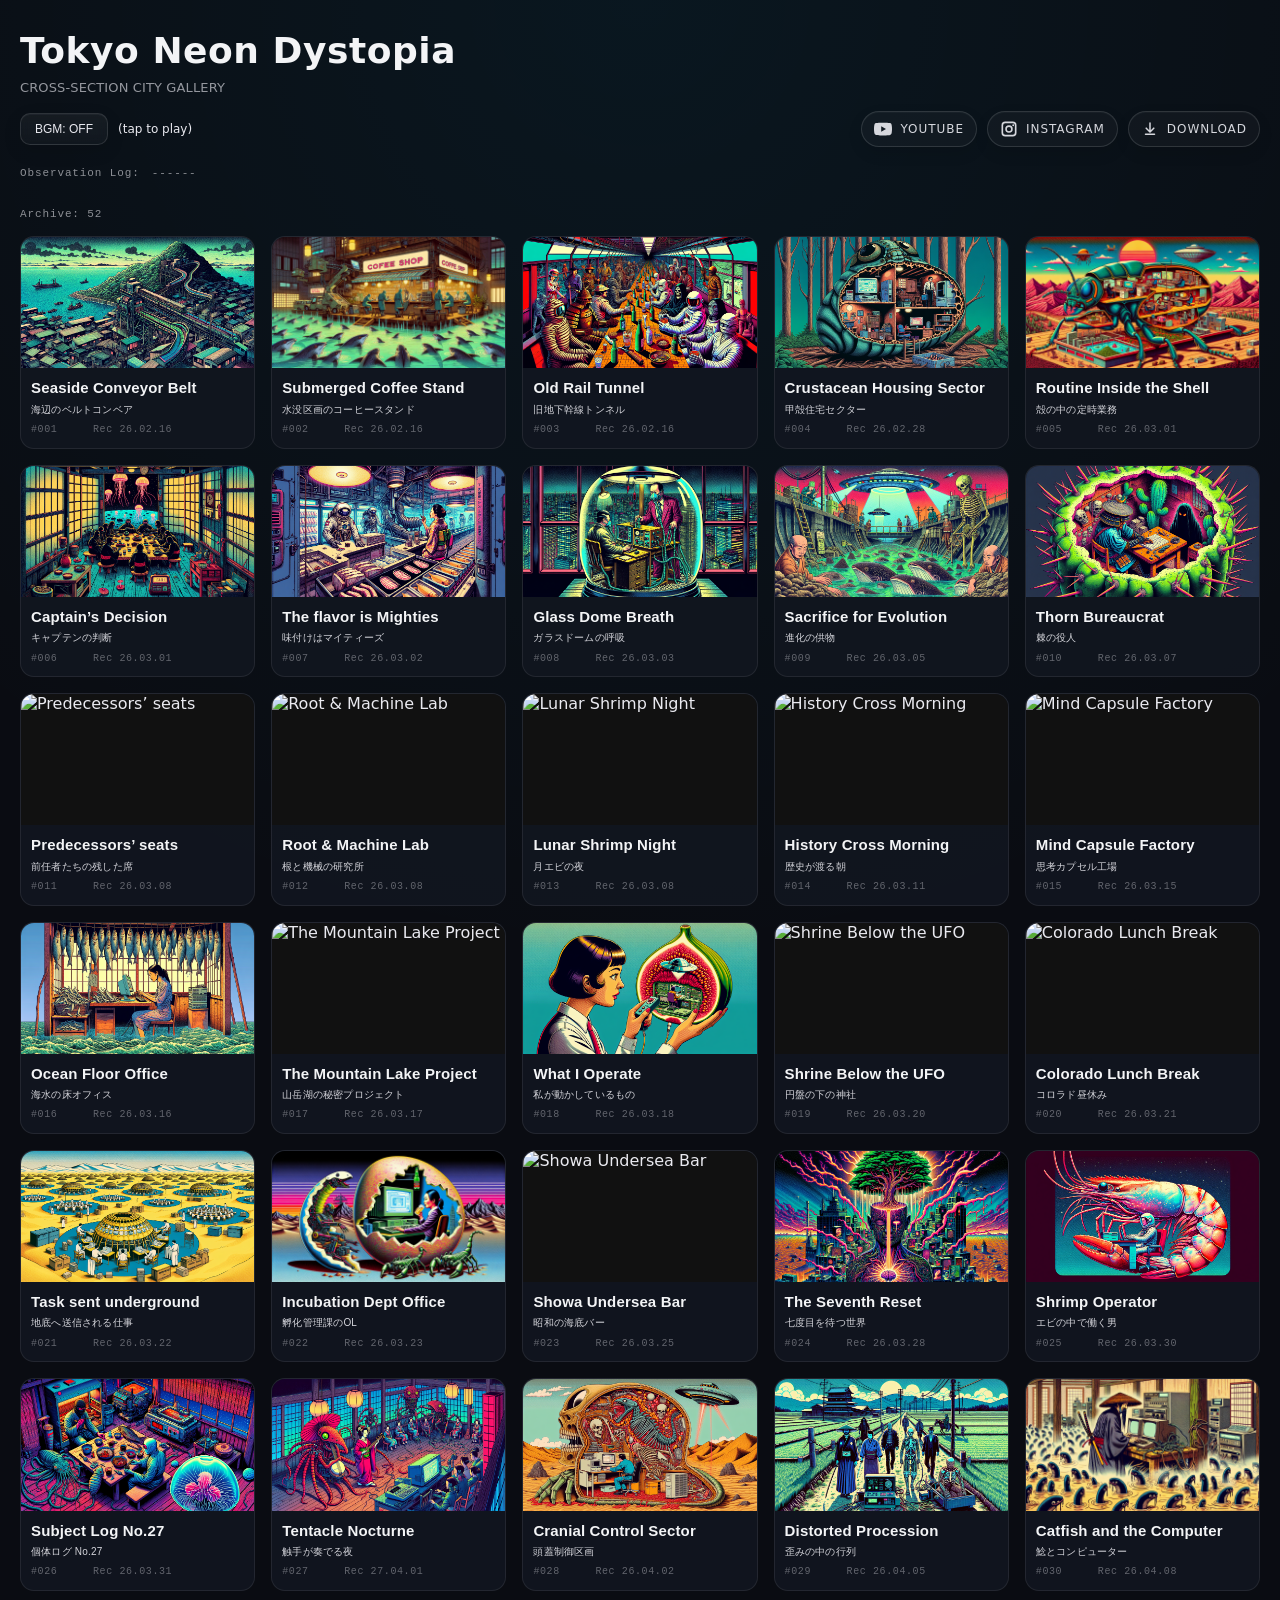
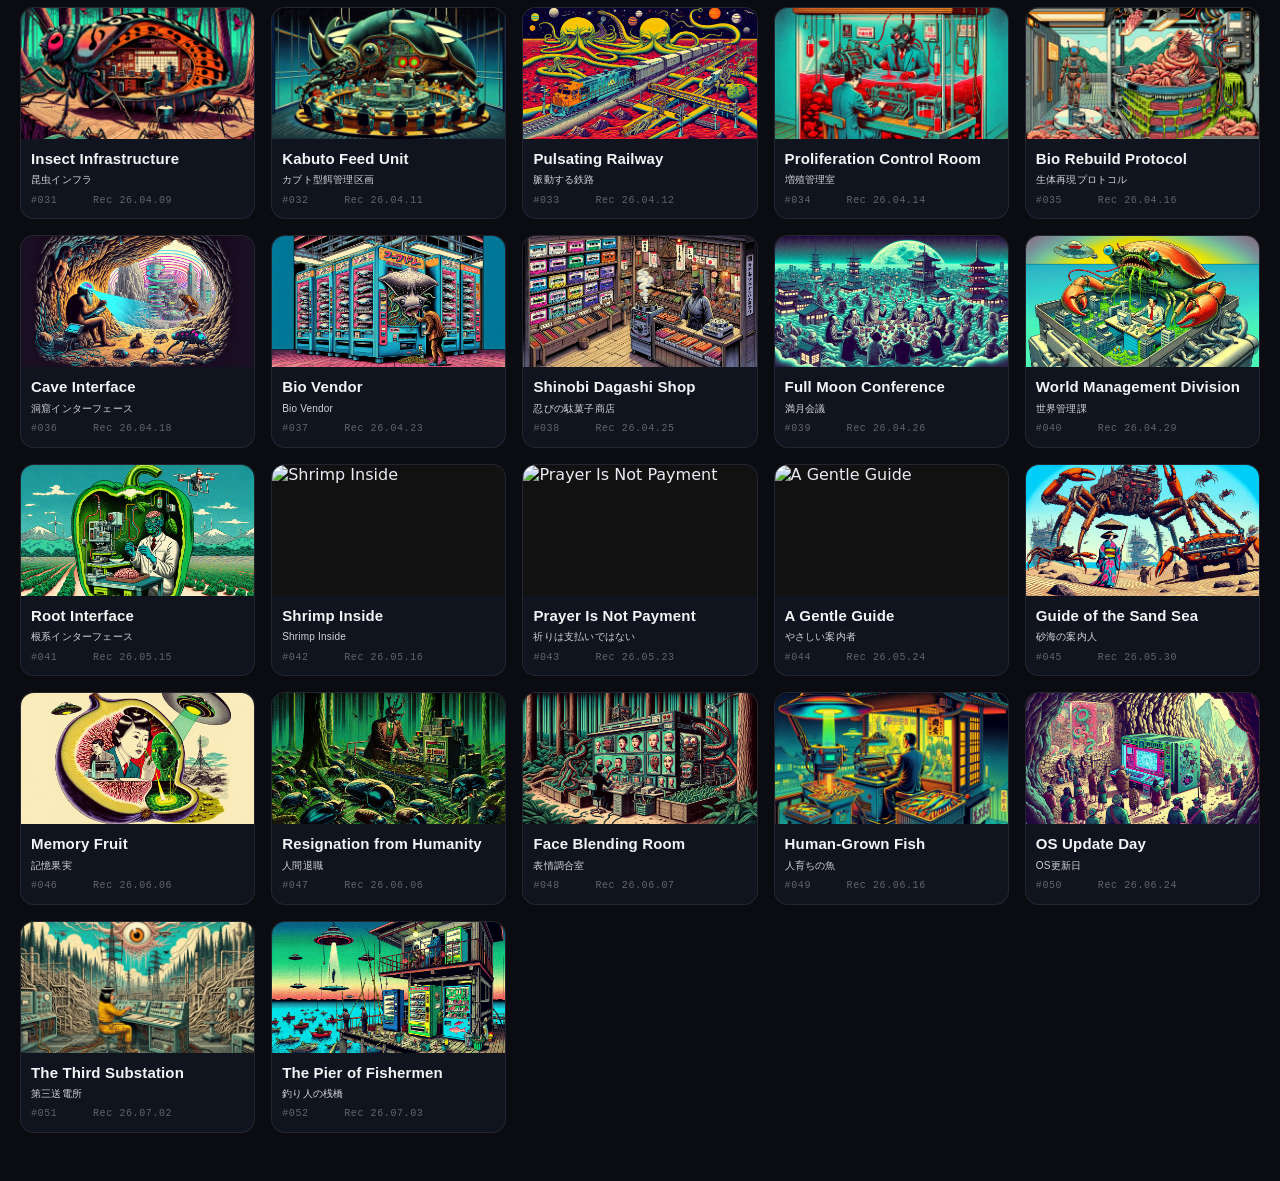
==== commit c730571e: "Add gallery and wallpapers pages" ====
--- a/index.html
+++ b/index.html
@@ -54,6 +54,19 @@
             <path d="M7 2h10a5 5 0 0 1 5 5v10a5 5 0 0 1-5 5H7a5 5 0 0 1-5-5V7a5 5 0 0 1 5-5Zm0 2.2A2.8 2.8 0 0 0 4.2 7v10A2.8 2.8 0 0 0 7 19.8h10a2.8 2.8 0 0 0 2.8-2.8V7A2.8 2.8 0 0 0 17 4.2H7Zm10.6 1.6a1.2 1.2 0 1 1 0 2.4 1.2 1.2 0 0 1 0-2.4ZM12 7a5 5 0 1 1 0 10 5 5 0 0 1 0-10Zm0 2.2A2.8 2.8 0 1 0 12 15a2.8 2.8 0 0 0 0-5.6Z"/>
           </svg>
           <span>Instagram</span>
+        </a>
+
+        <a
+  href="./wallpapers.html"
+  target="_blank"
+  rel="noopener noreferrer"
+  aria-label="Download wallpapers"
+  class="social-link"
+>
+          <svg viewBox="0 0 24 24" aria-hidden="true">
+            <path d="M12 3a1 1 0 0 1 1 1v9.6l3.3-3.3a1 1 0 1 1 1.4 1.4l-5 5a1 1 0 0 1-1.4 0l-5-5a1 1 0 1 1 1.4-1.4l3.3 3.3V4a1 1 0 0 1 1-1ZM5 19a1 1 0 0 1 1-1h12a1 1 0 1 1 0 2H6a1 1 0 0 1-1-1Z"/>
+          </svg>
+          <span>Download</span>
         </a>
       </div>
     </div>
--- a/style.css
+++ b/style.css
@@ -986,4 +986,44 @@
     padding: 8px 12px;
     font-size: 11px;
   }
-}+}
+
+
+/* =========================
+   WALLPAPER MODAL
+========================= */
+.wallpaper-thumb {
+  cursor: zoom-in;
+}
+
+.wallpaper-modal {
+  width: min(94vw, 1400px);
+  max-width: 1400px;
+  padding: 14px;
+  border: 1px solid rgba(255,255,255,.08);
+  border-radius: 16px;
+  background: rgba(5, 8, 12, 0.96);
+  color: #eaeaf0;
+  box-shadow:
+    0 28px 80px rgba(0,0,0,.58),
+    0 0 32px rgba(0,200,255,.06);
+}
+
+.wallpaper-modal::backdrop {
+  background: rgba(0, 0, 0, 0.88);
+  backdrop-filter: blur(2px);
+}
+
+.wallpaper-modal img {
+  display: block;
+  width: 100%;
+  height: auto;
+  max-height: 84vh;
+  object-fit: contain;
+  border-radius: 12px;
+}
+
+.wallpaper-modal-close {
+  margin-bottom: 10px;
+}
+
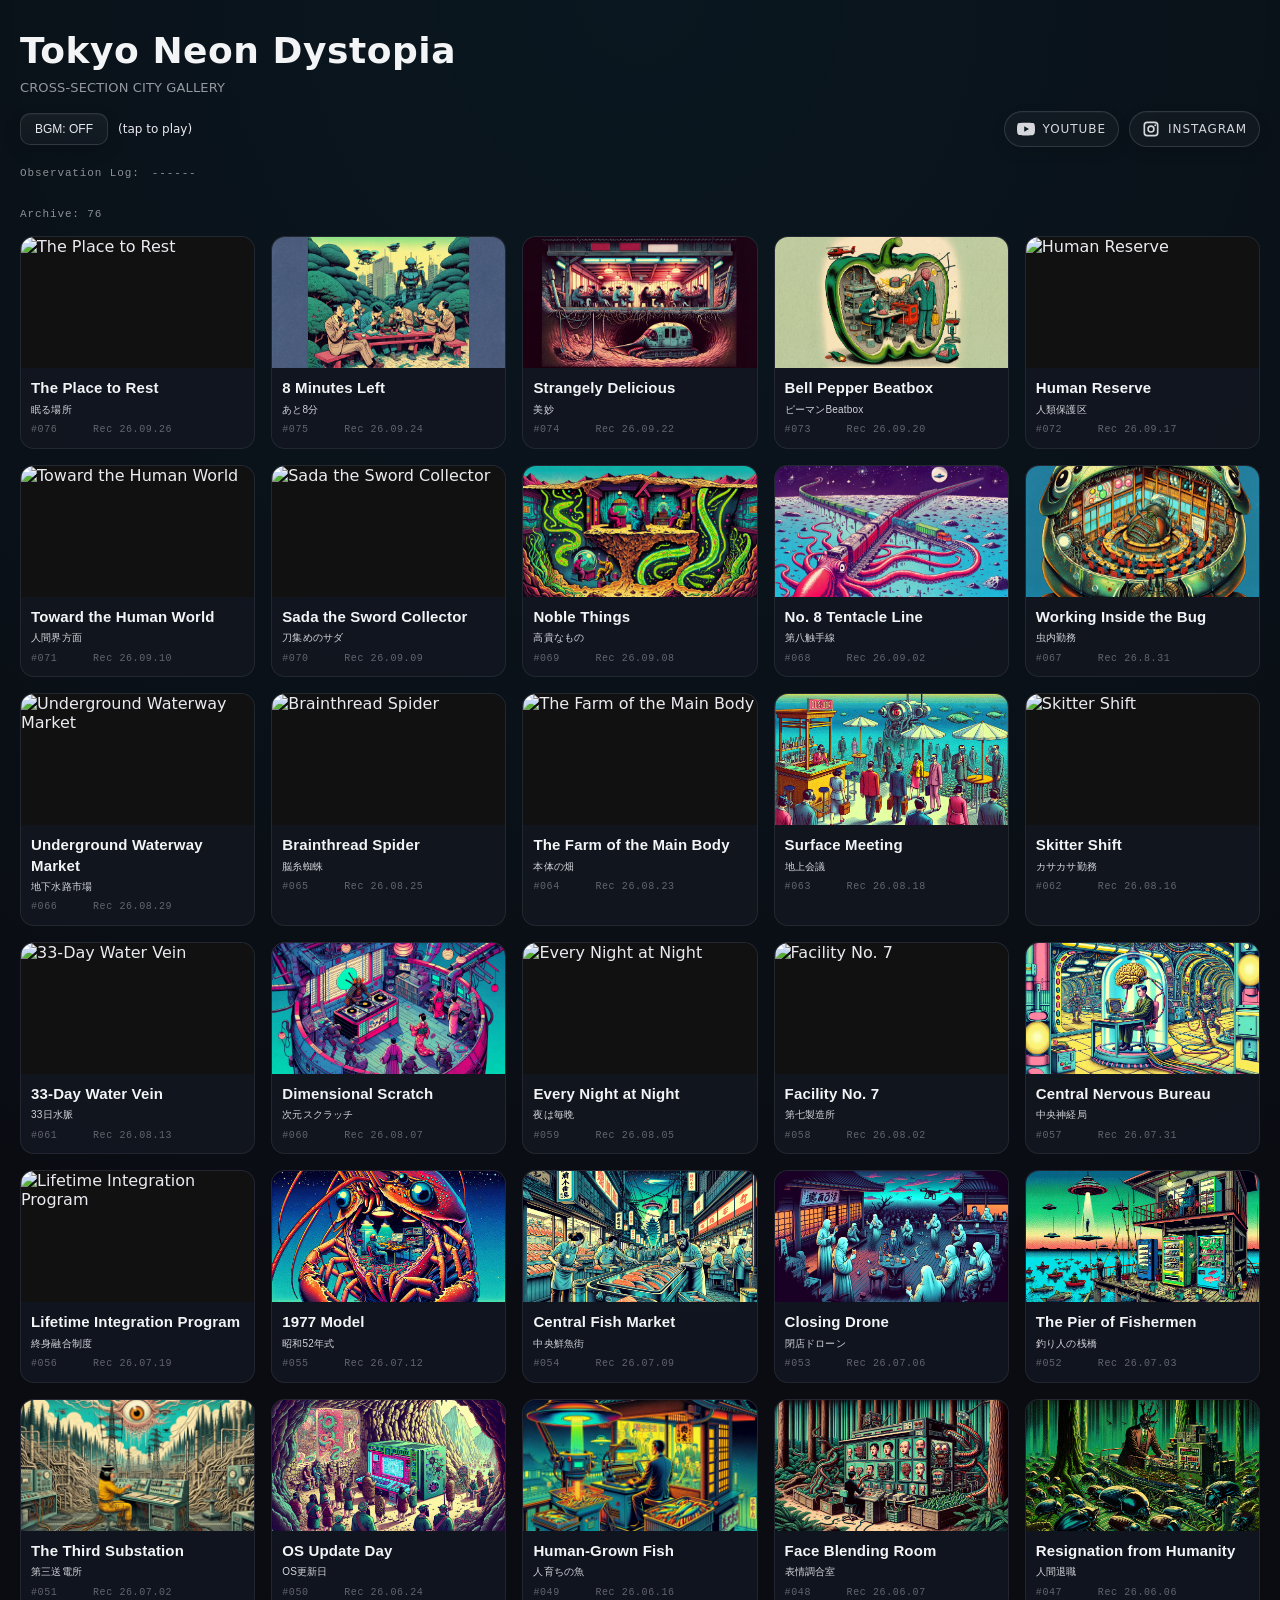
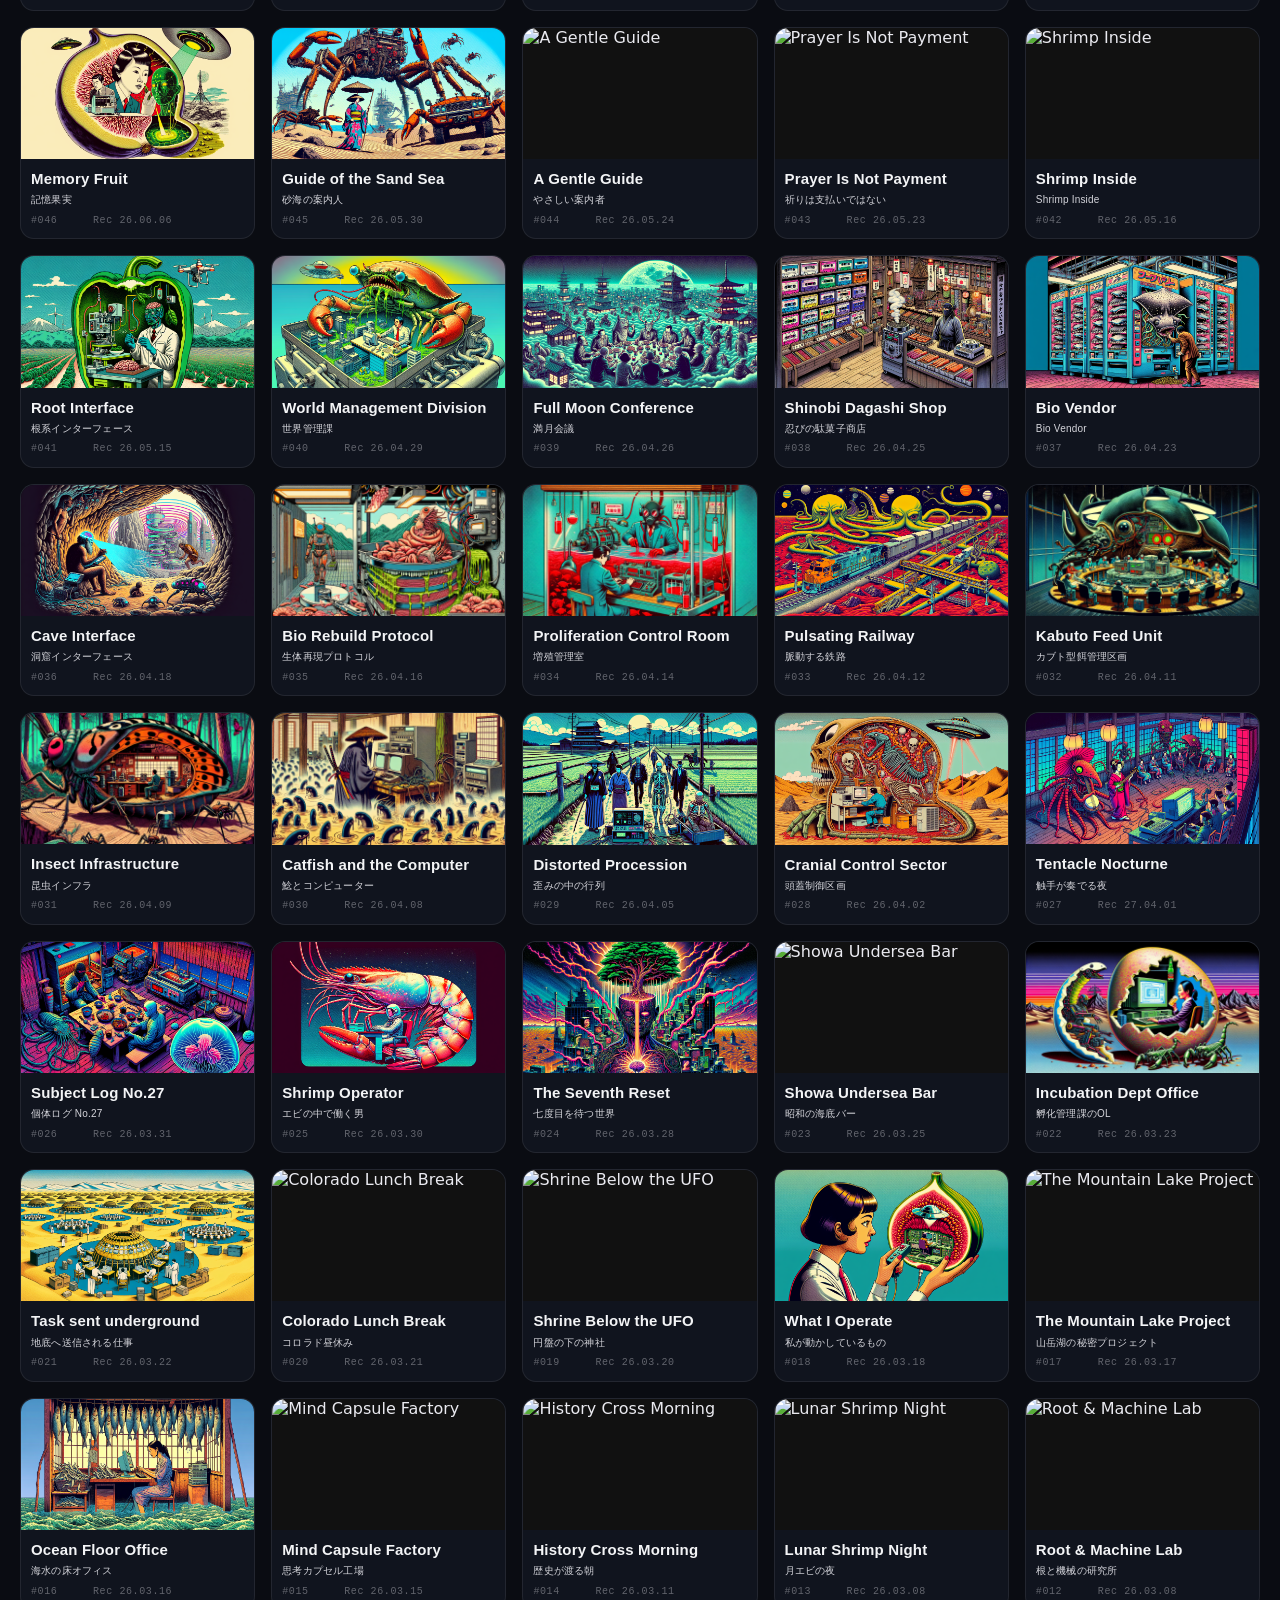
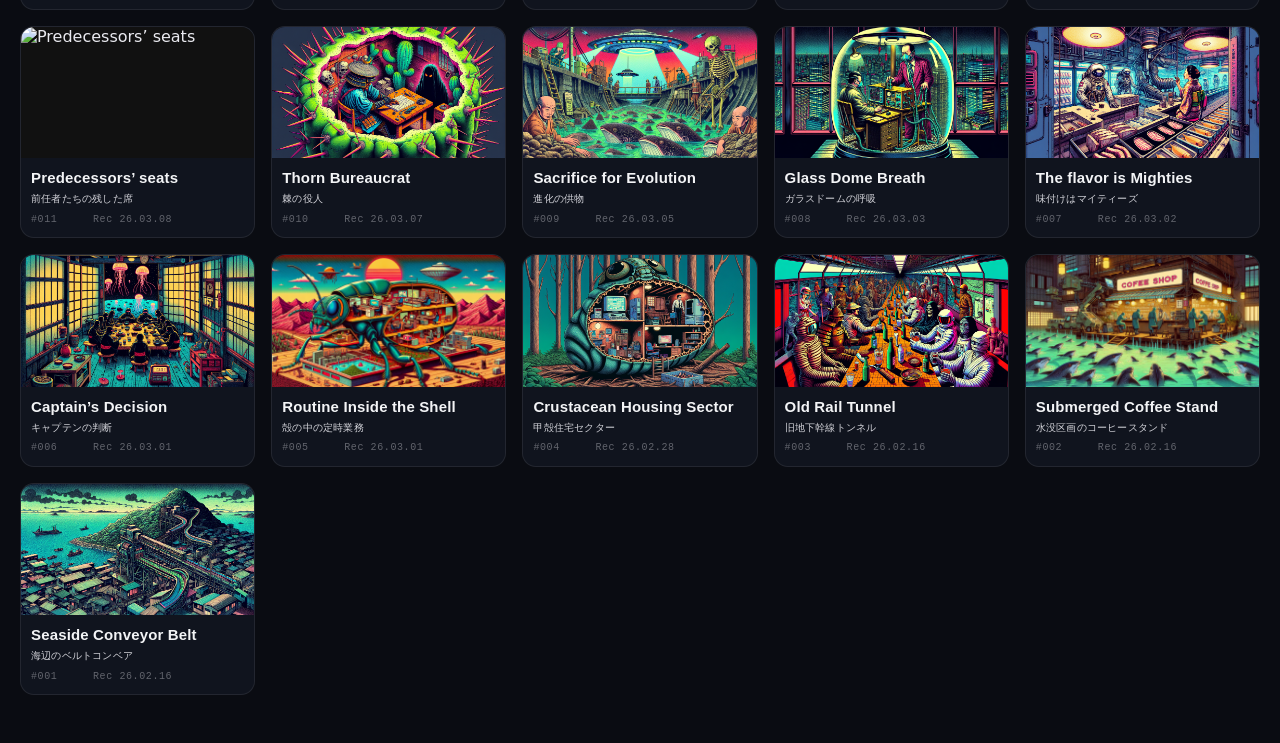
==== commit 33064c22: "Update gallery" ====
--- a/index.html
+++ b/index.html
@@ -56,19 +56,7 @@
           <span>Instagram</span>
         </a>
 
-        <a
-  href="./wallpapers.html"
-  target="_blank"
-  rel="noopener noreferrer"
-  aria-label="Download wallpapers"
-  class="social-link"
->
-          <svg viewBox="0 0 24 24" aria-hidden="true">
-            <path d="M12 3a1 1 0 0 1 1 1v9.6l3.3-3.3a1 1 0 1 1 1.4 1.4l-5 5a1 1 0 0 1-1.4 0l-5-5a1 1 0 1 1 1.4-1.4l3.3 3.3V4a1 1 0 0 1 1-1ZM5 19a1 1 0 0 1 1-1h12a1 1 0 1 1 0 2H6a1 1 0 0 1-1-1Z"/>
-          </svg>
-          <span>Download</span>
-        </a>
-      </div>
+             </div>
     </div>
 
     <div class="meta" style="margin-top:10px;">
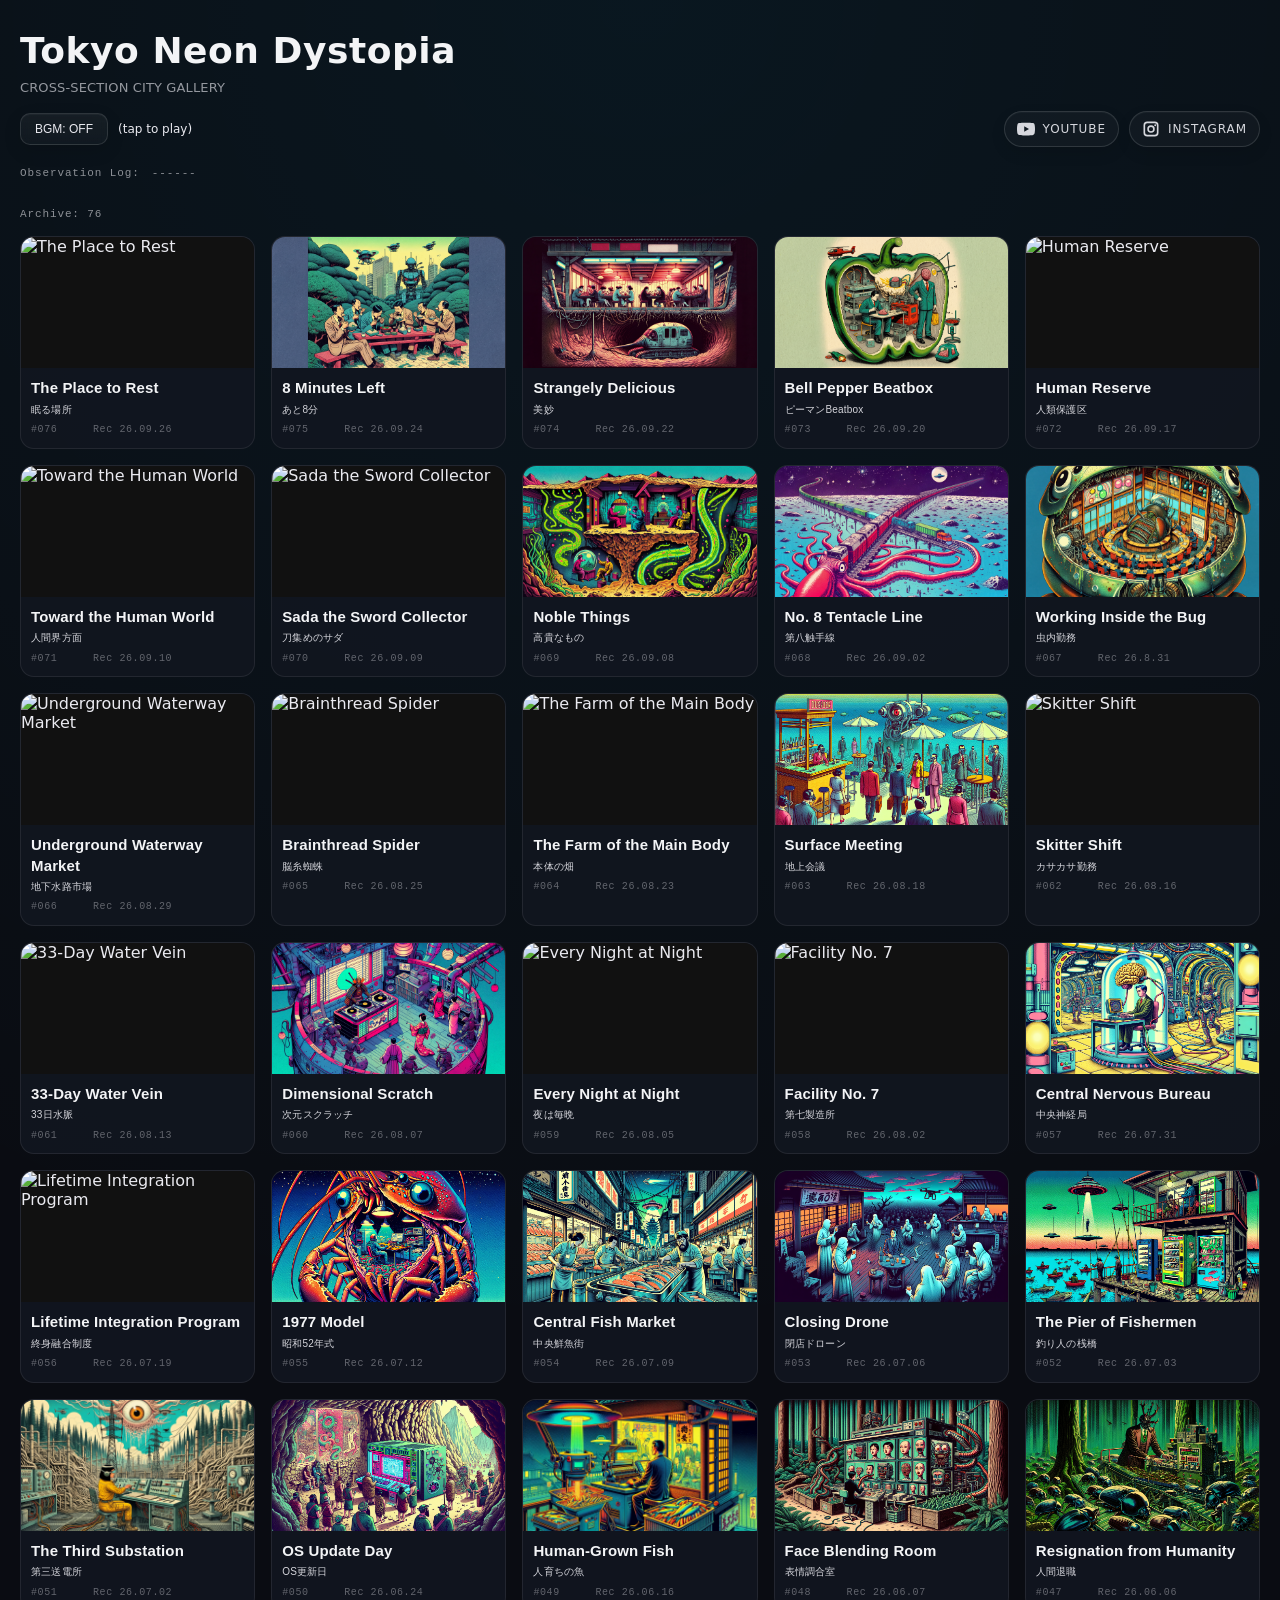
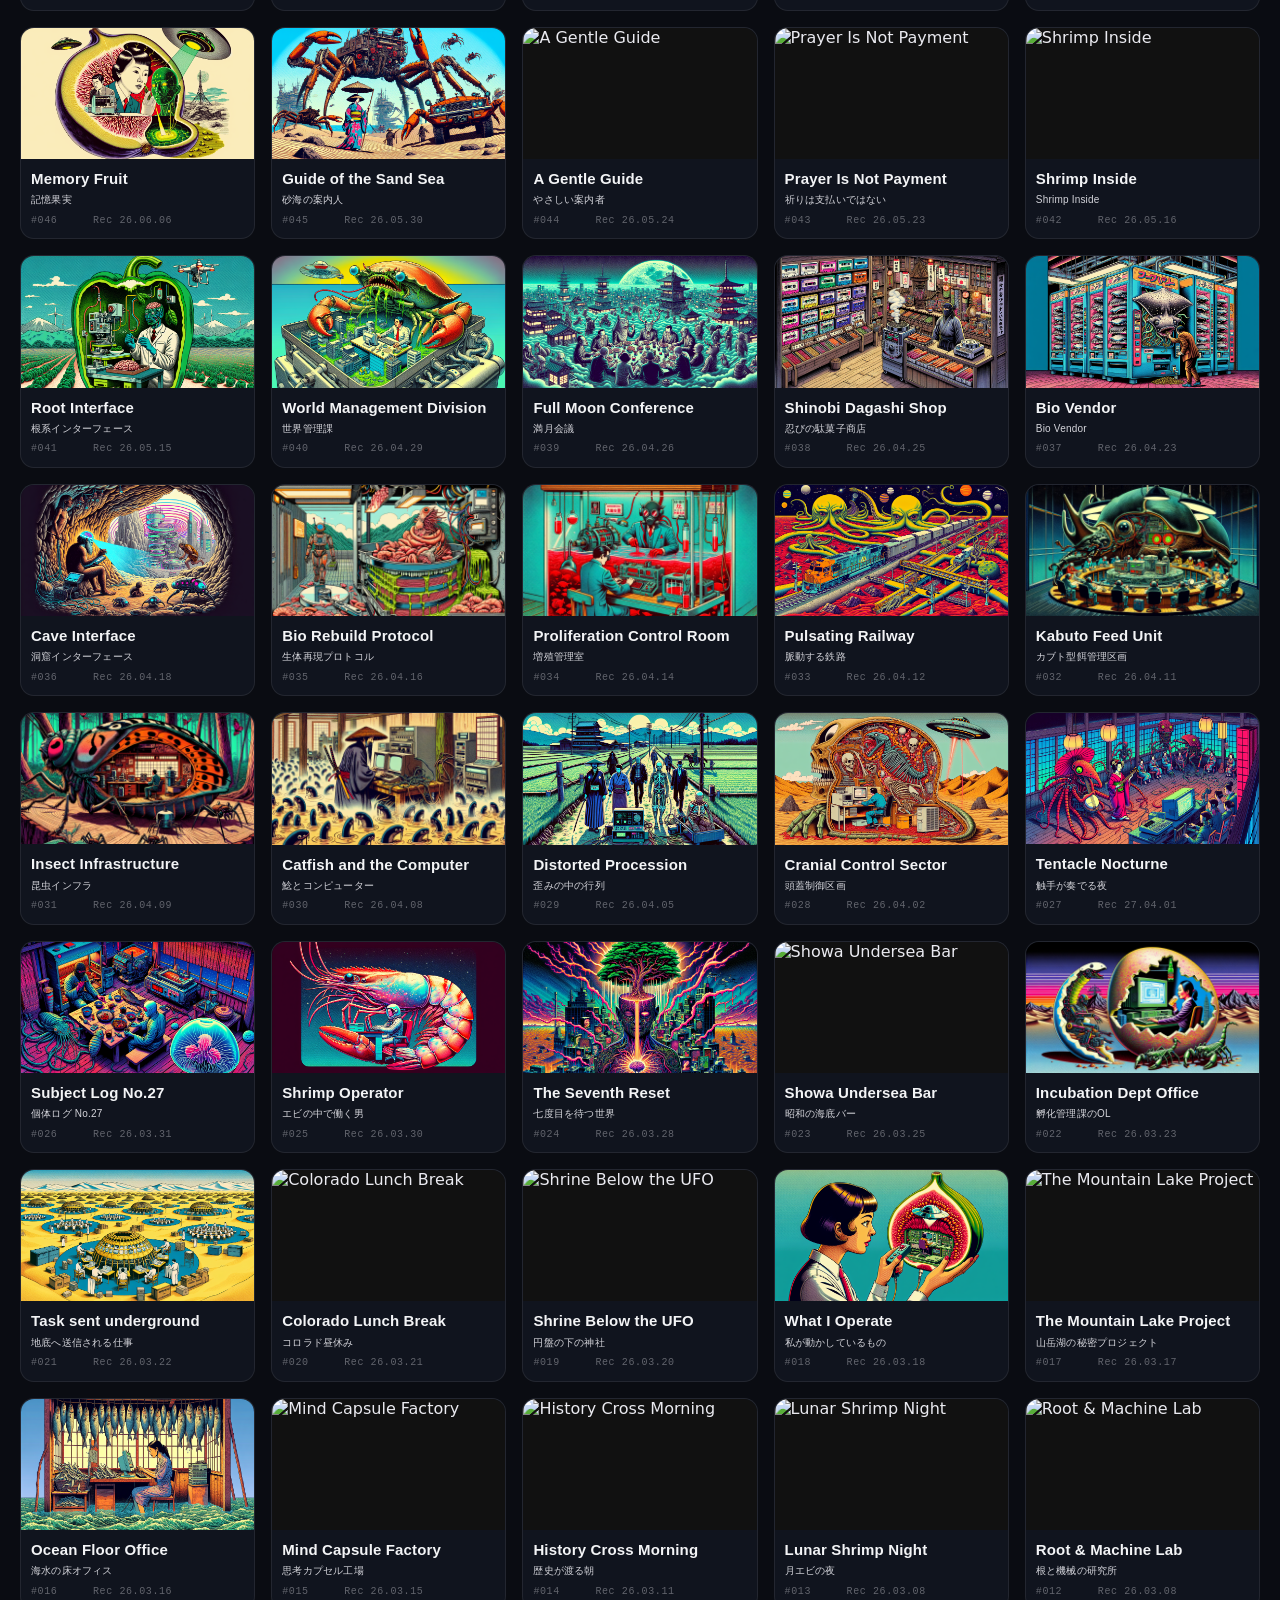
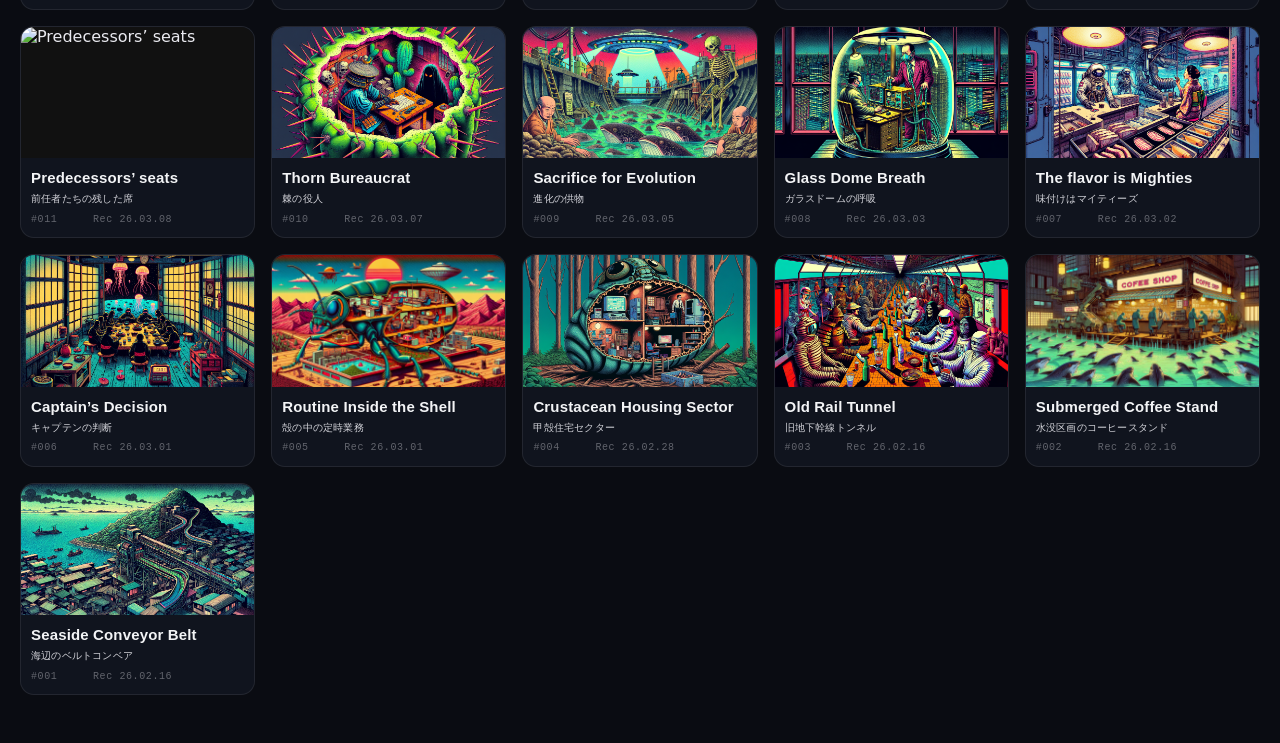
==== commit 57df5518: "Update gallery" ====
--- a/index.html
+++ b/index.html
@@ -65,8 +65,8 @@
     </div>
   </header>
 
-  <audio id="bgm" preload="auto">
-    <source src="./audio/bgm.mp3" type="audio/mpeg" />
+  <audio id="bgm" preload="none">
+    
   </audio>
 
   <main>
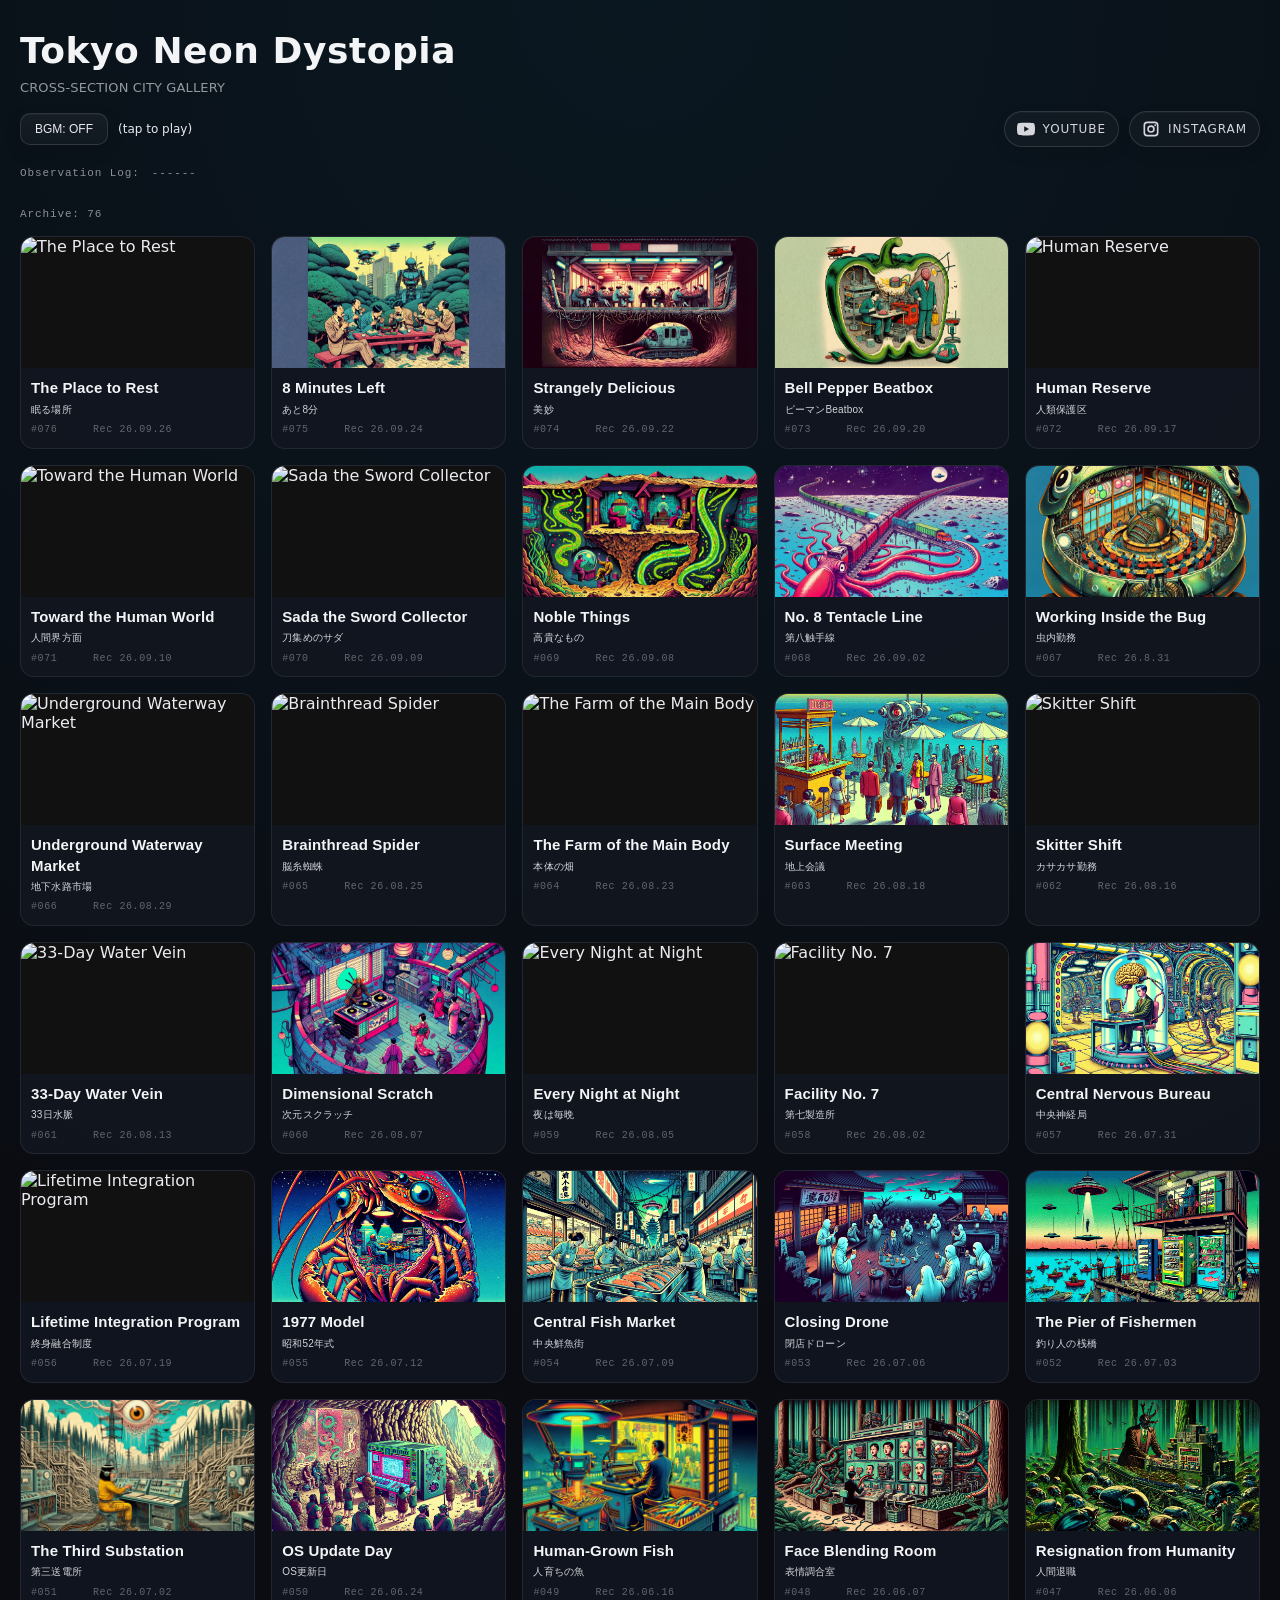
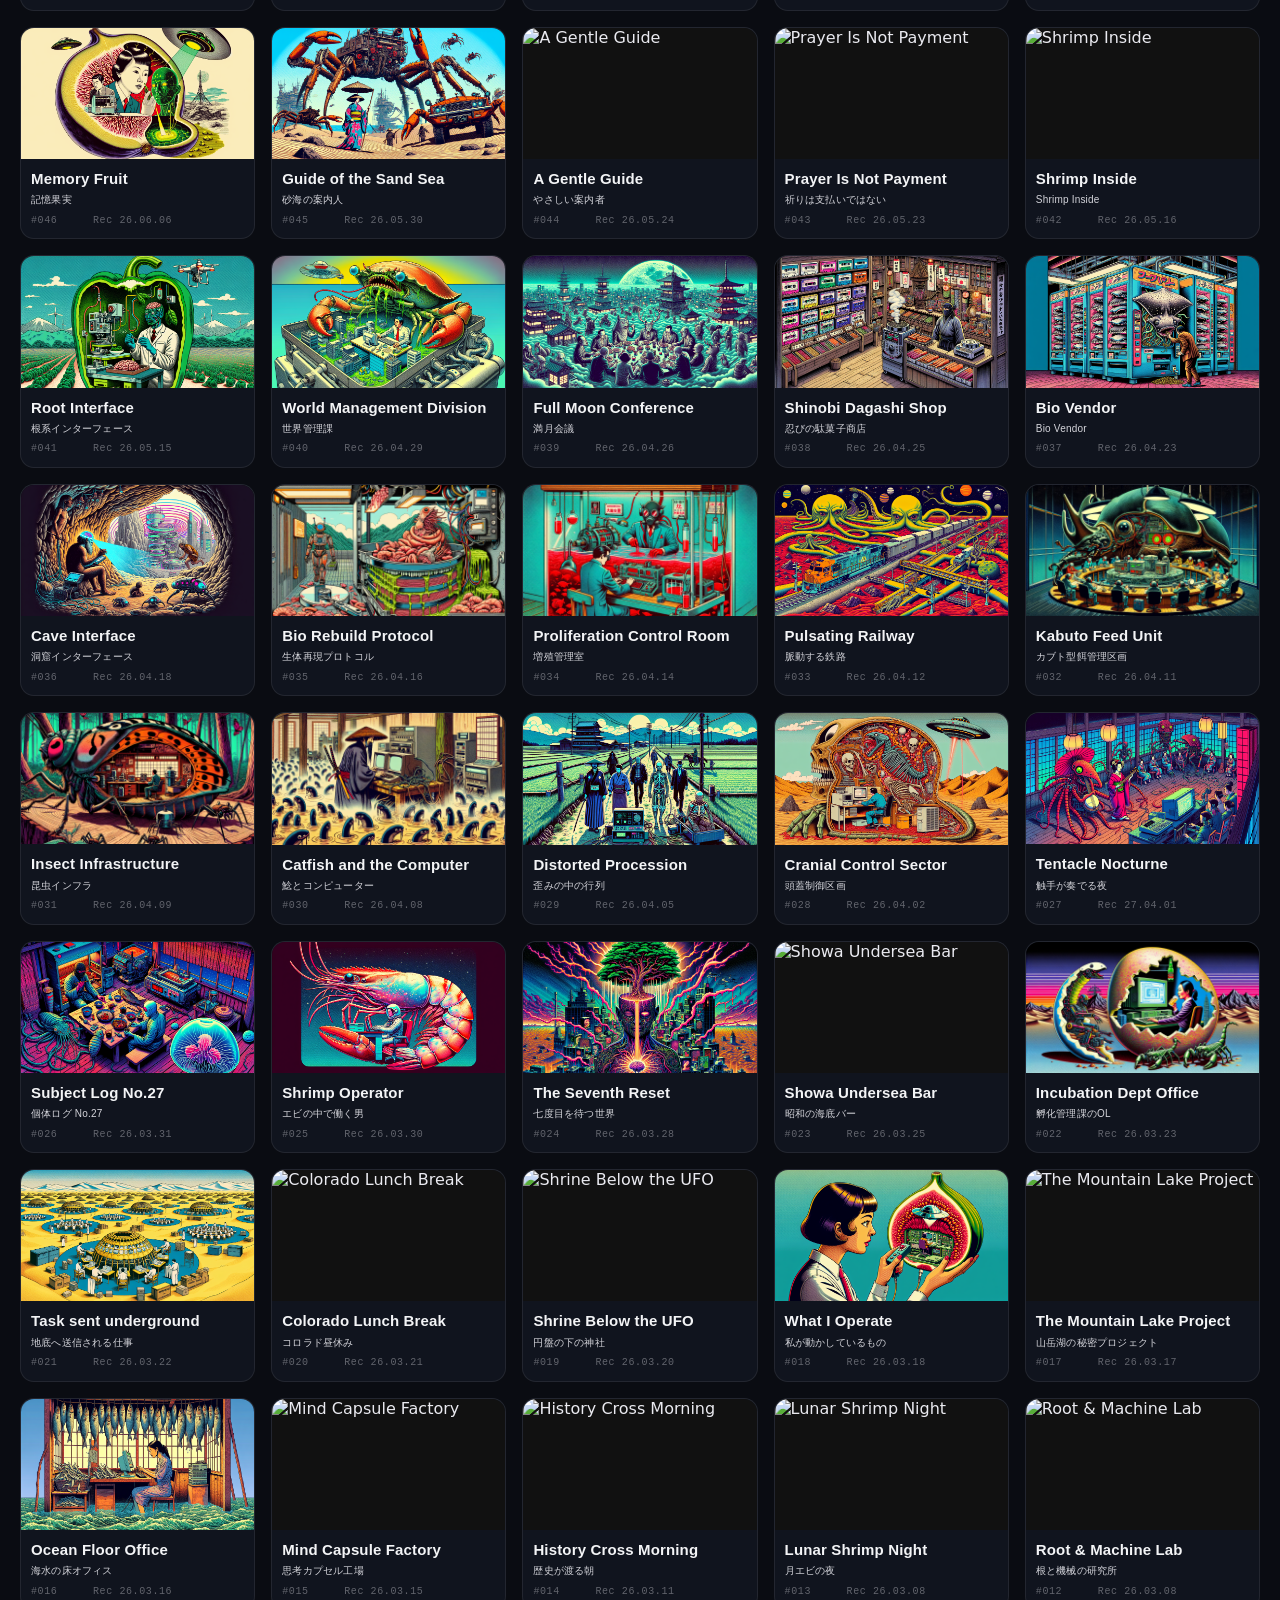
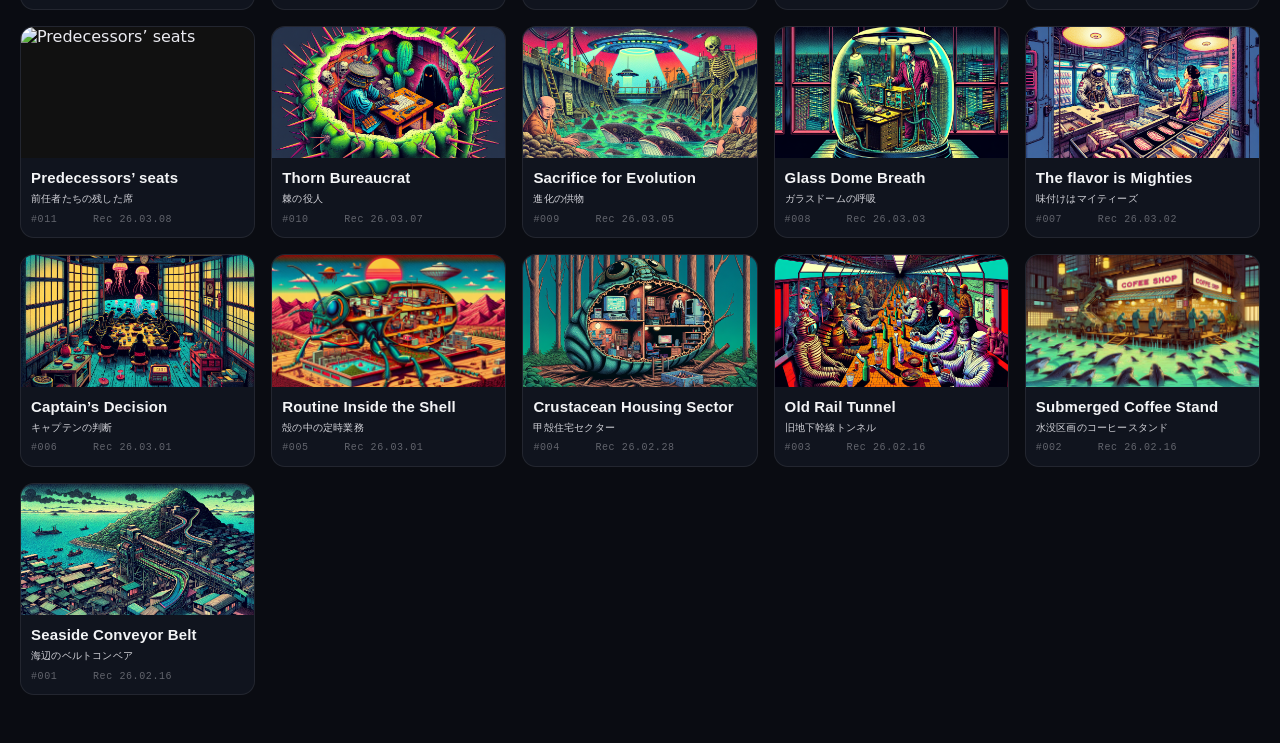
==== commit 2176dc57: "Update gallery" ====
--- a/index.html
+++ b/index.html
@@ -9,6 +9,7 @@
   <link rel="icon" type="image/png" sizes="48x48" href="./favicon-48.png">
   <link rel="icon" type="image/png" sizes="192x192" href="./favicon-192.png">
   <link rel="apple-touch-icon" href="/apple-touch-icon.png">
+  <link rel="preload" href="./data/gallery.json" as="fetch" crossorigin="anonymous">
 </head>
 
 <body>
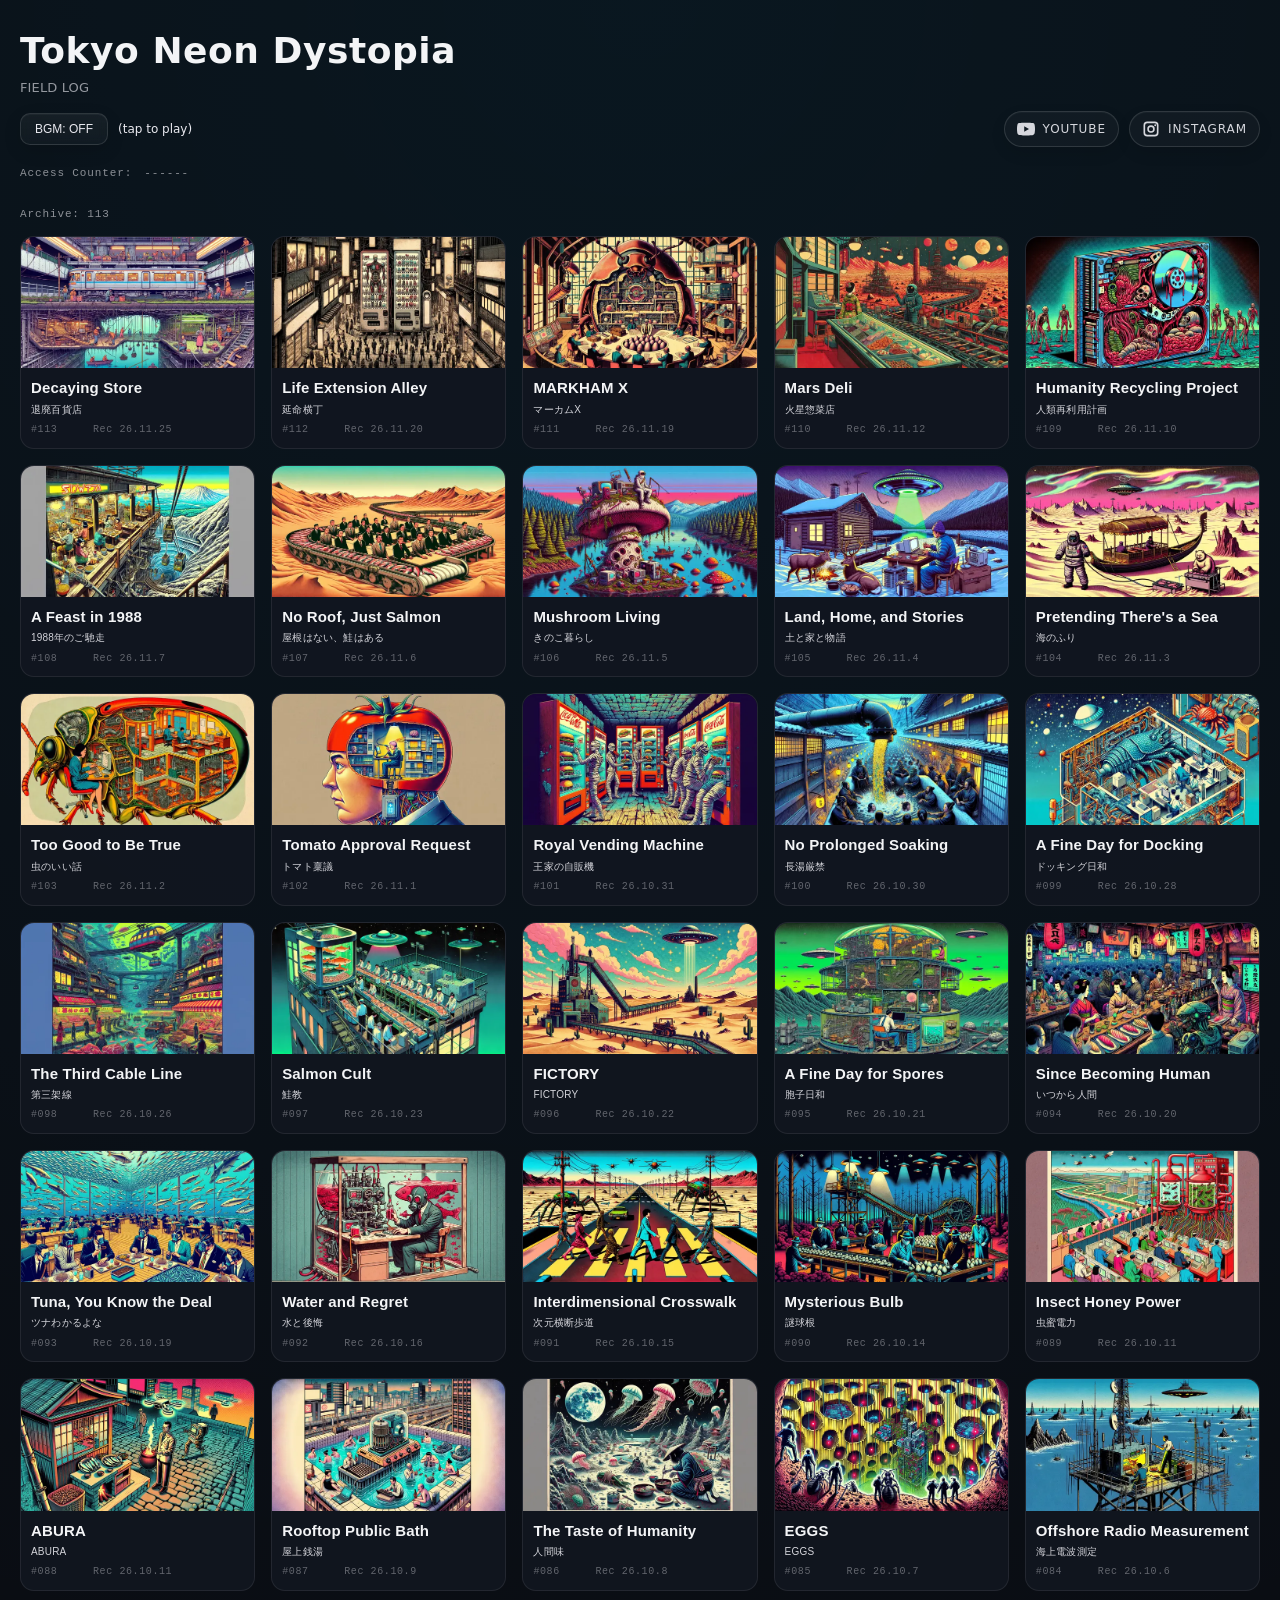
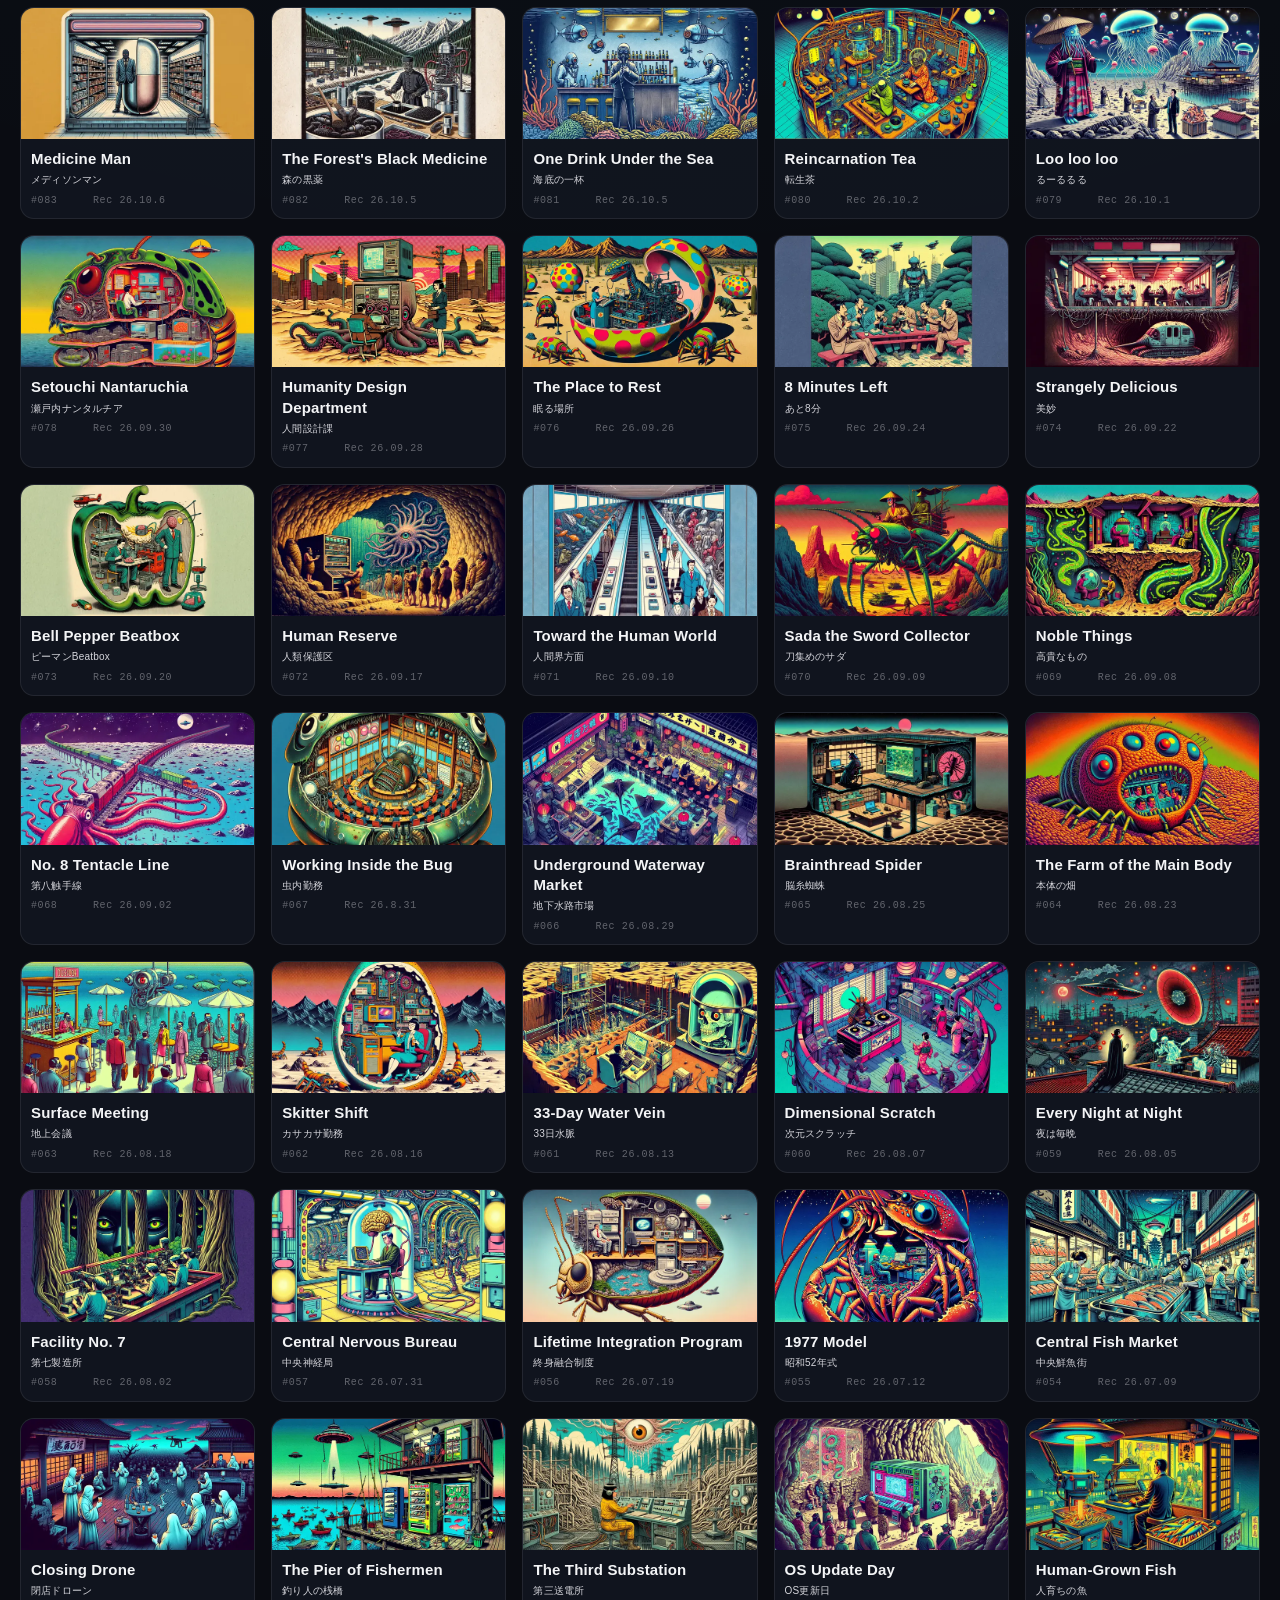
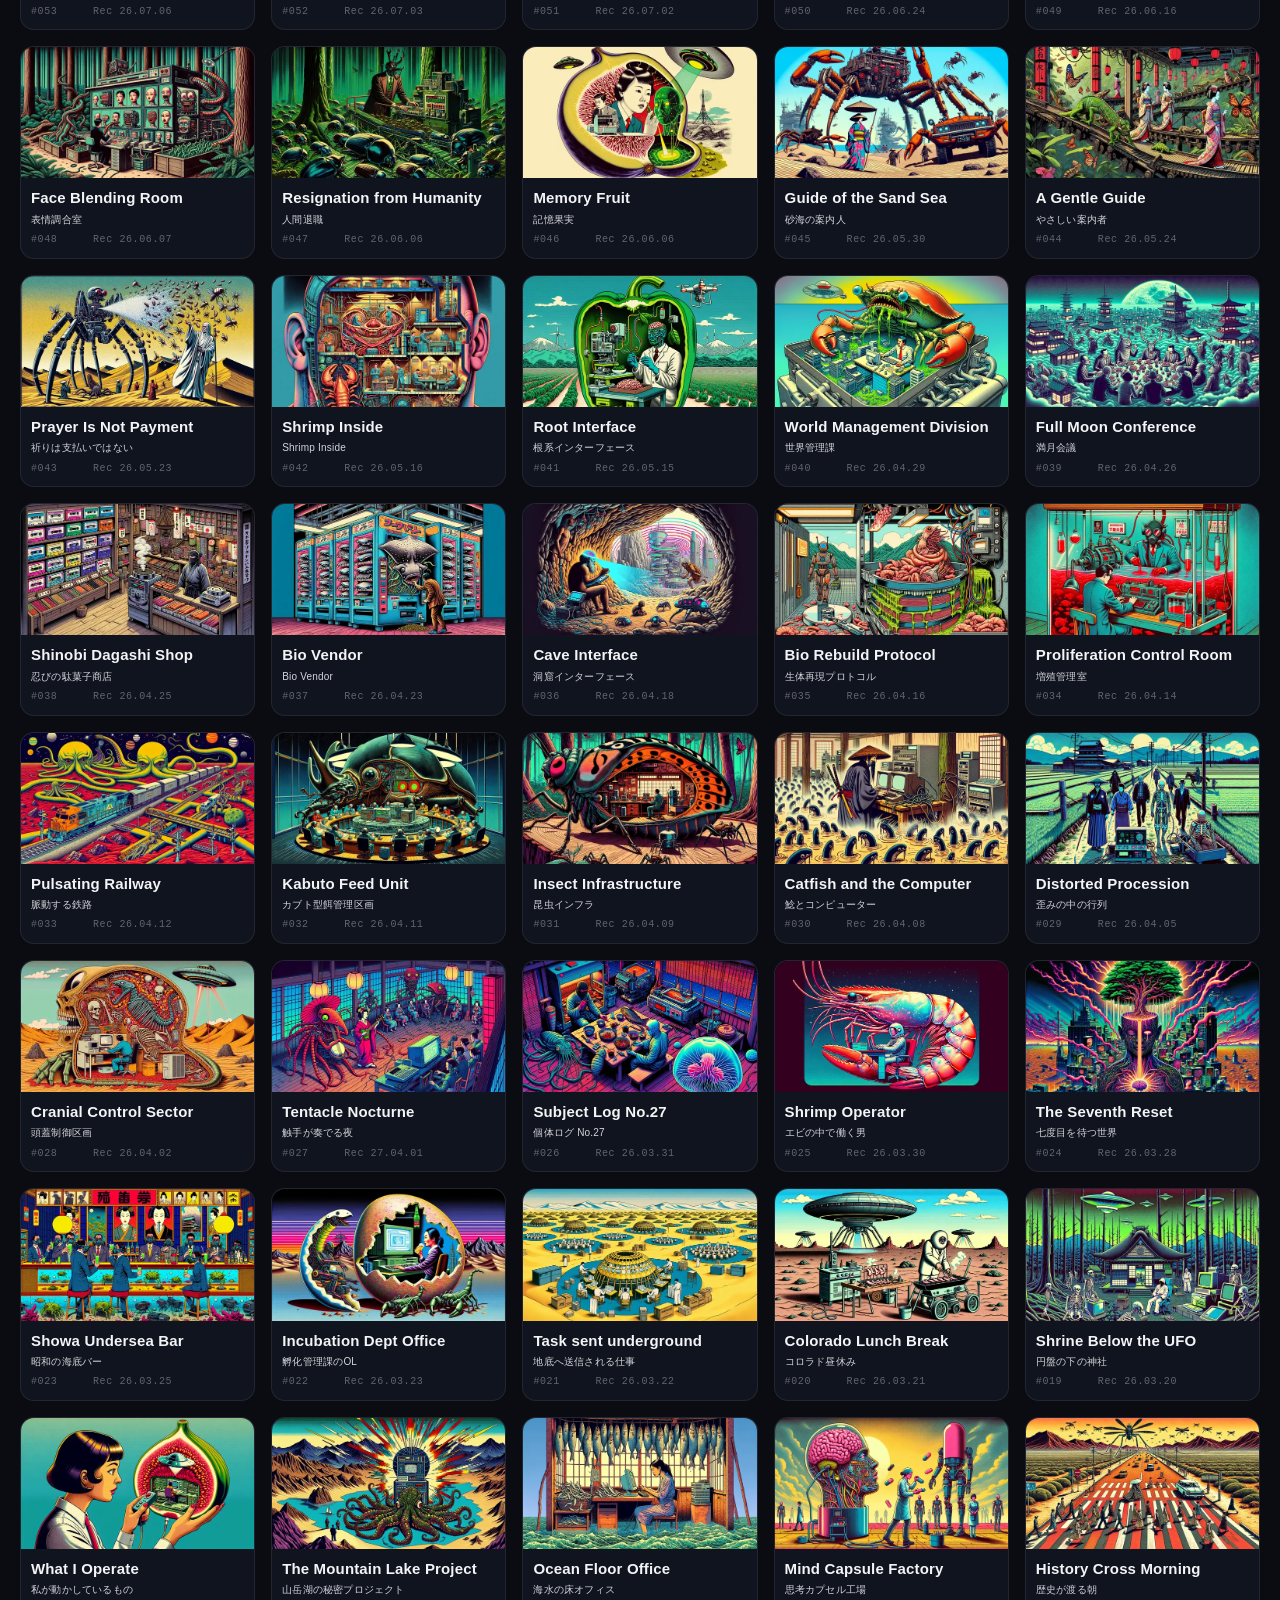
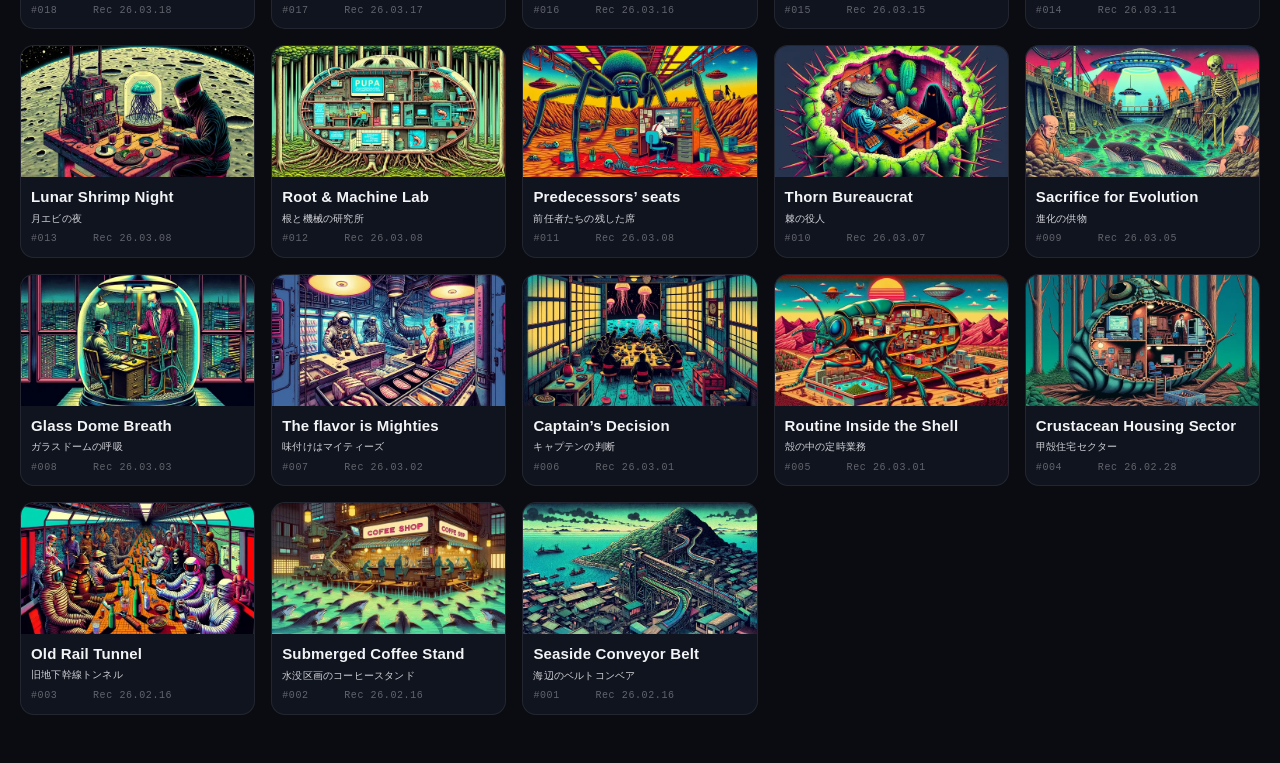
==== commit 43313a30: "Update gallery" ====
--- a/index.html
+++ b/index.html
@@ -16,7 +16,7 @@
   <header class="top">
     <div class="brand">
       <h1 id="siteTitle">Tokyo Neon Dystopia</h1>
-      <p id="siteSub" class="sub">Cross-Section City Gallery</p>
+      <p id="siteSub" class="sub">Field Log</p>
     </div>
 
     <div class="topRight">
@@ -61,7 +61,7 @@
     </div>
 
     <div class="meta" style="margin-top:10px;">
-      <span id="visitLabel">Observation Log:</span>
+      <span id="visitLabel">Access Counter:</span>
       <span id="visitCount">000000</span>
     </div>
   </header>
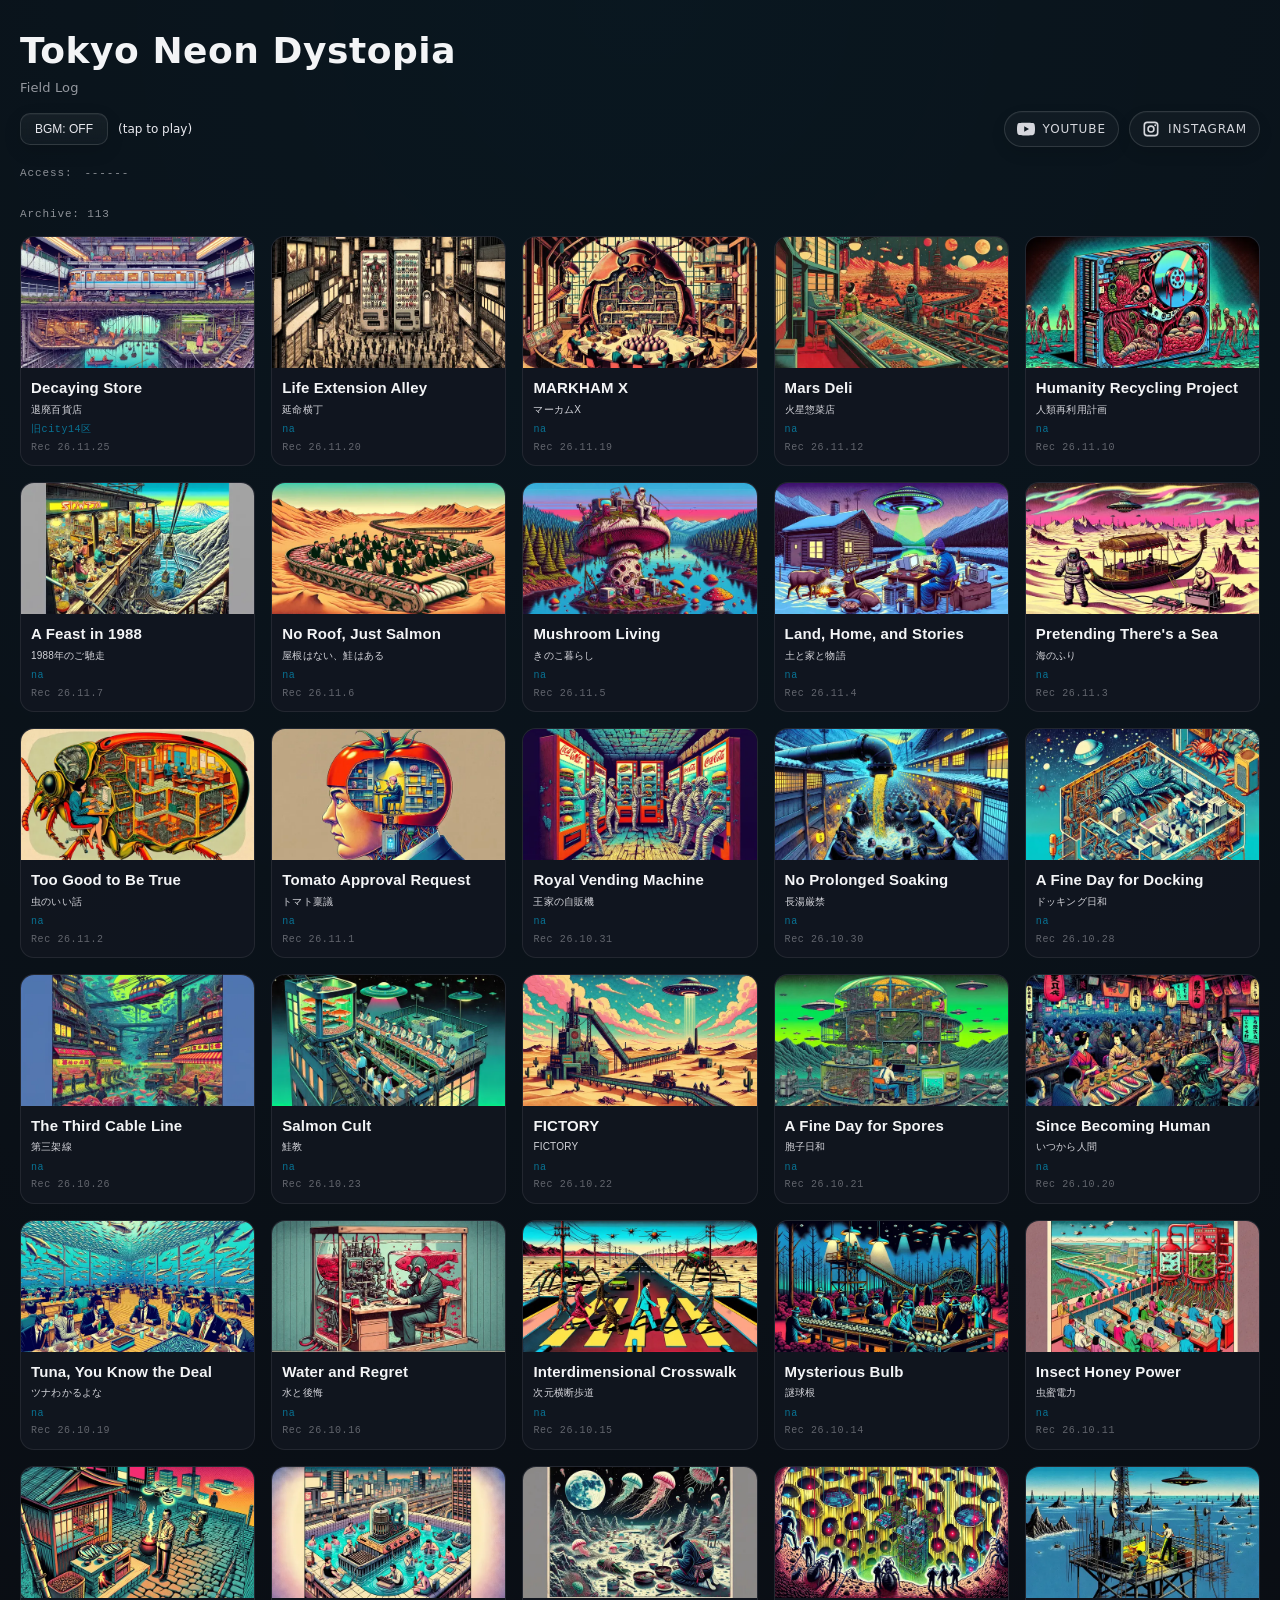
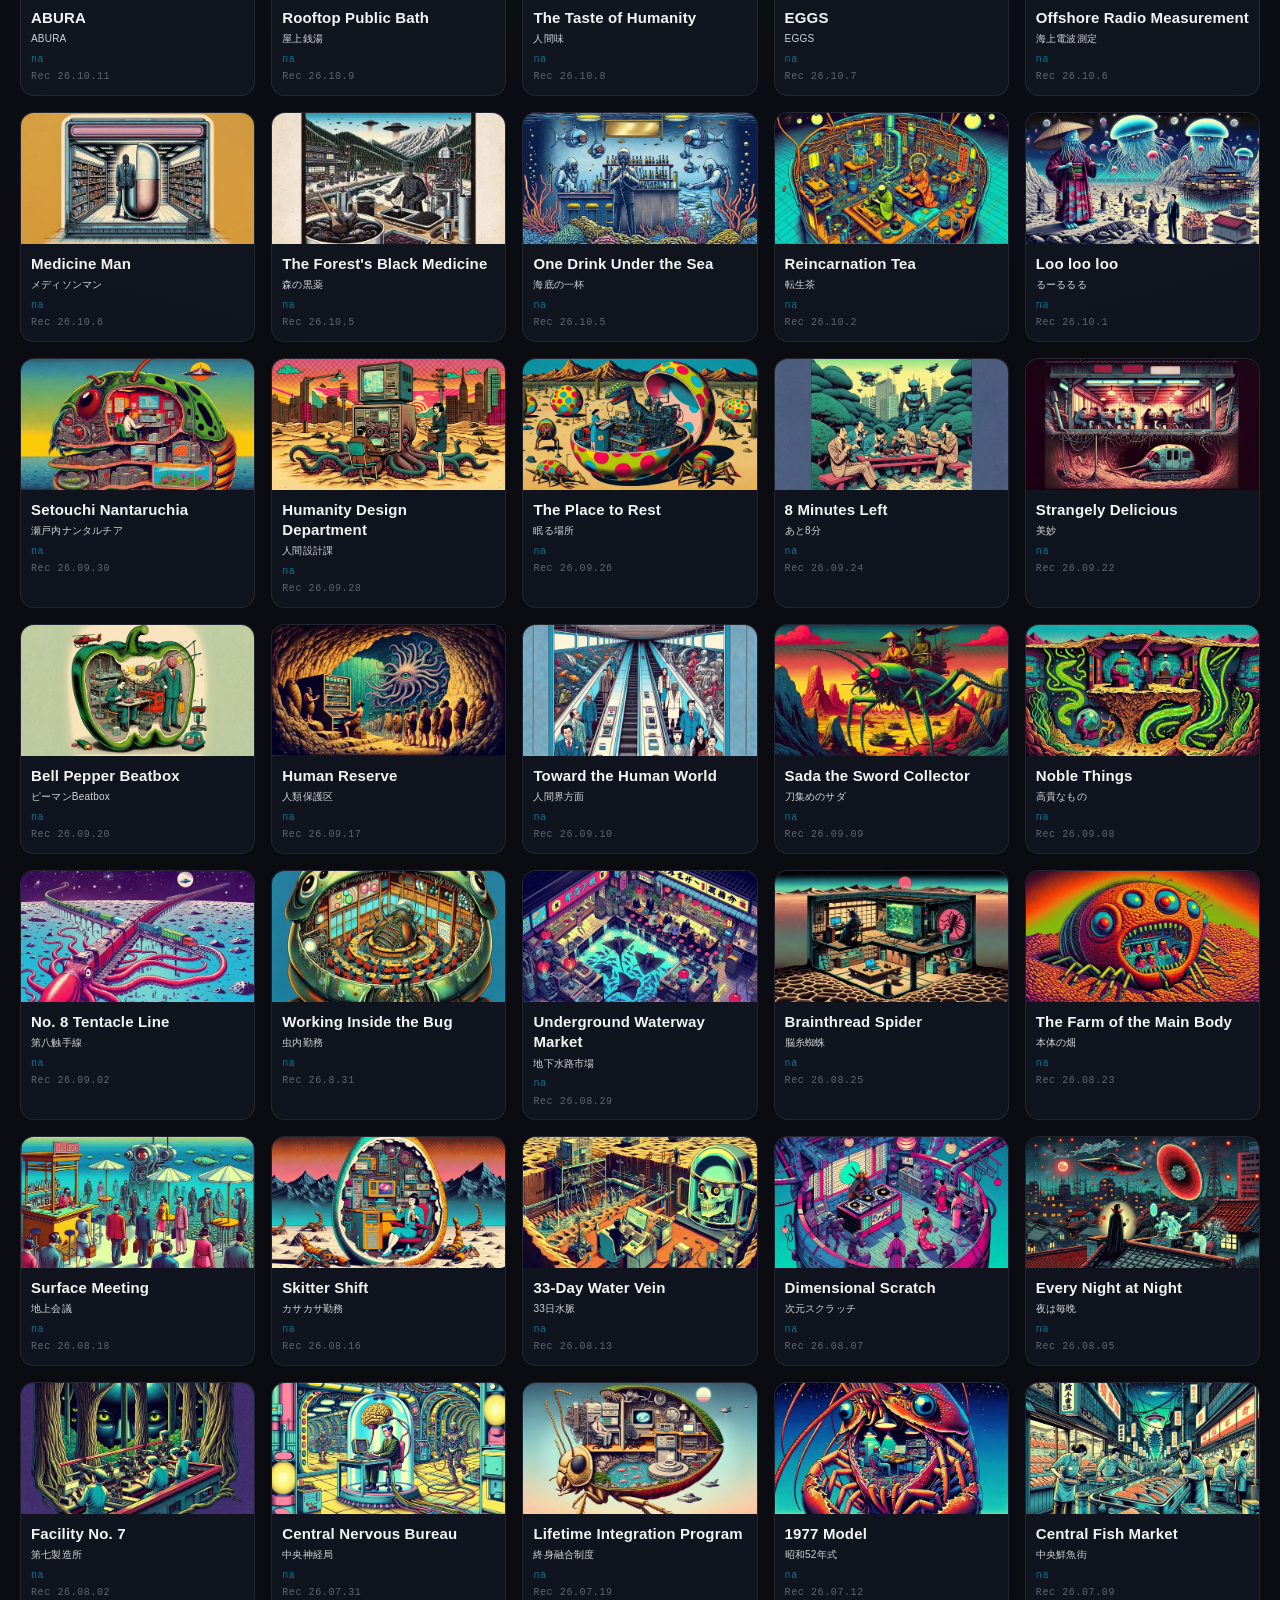
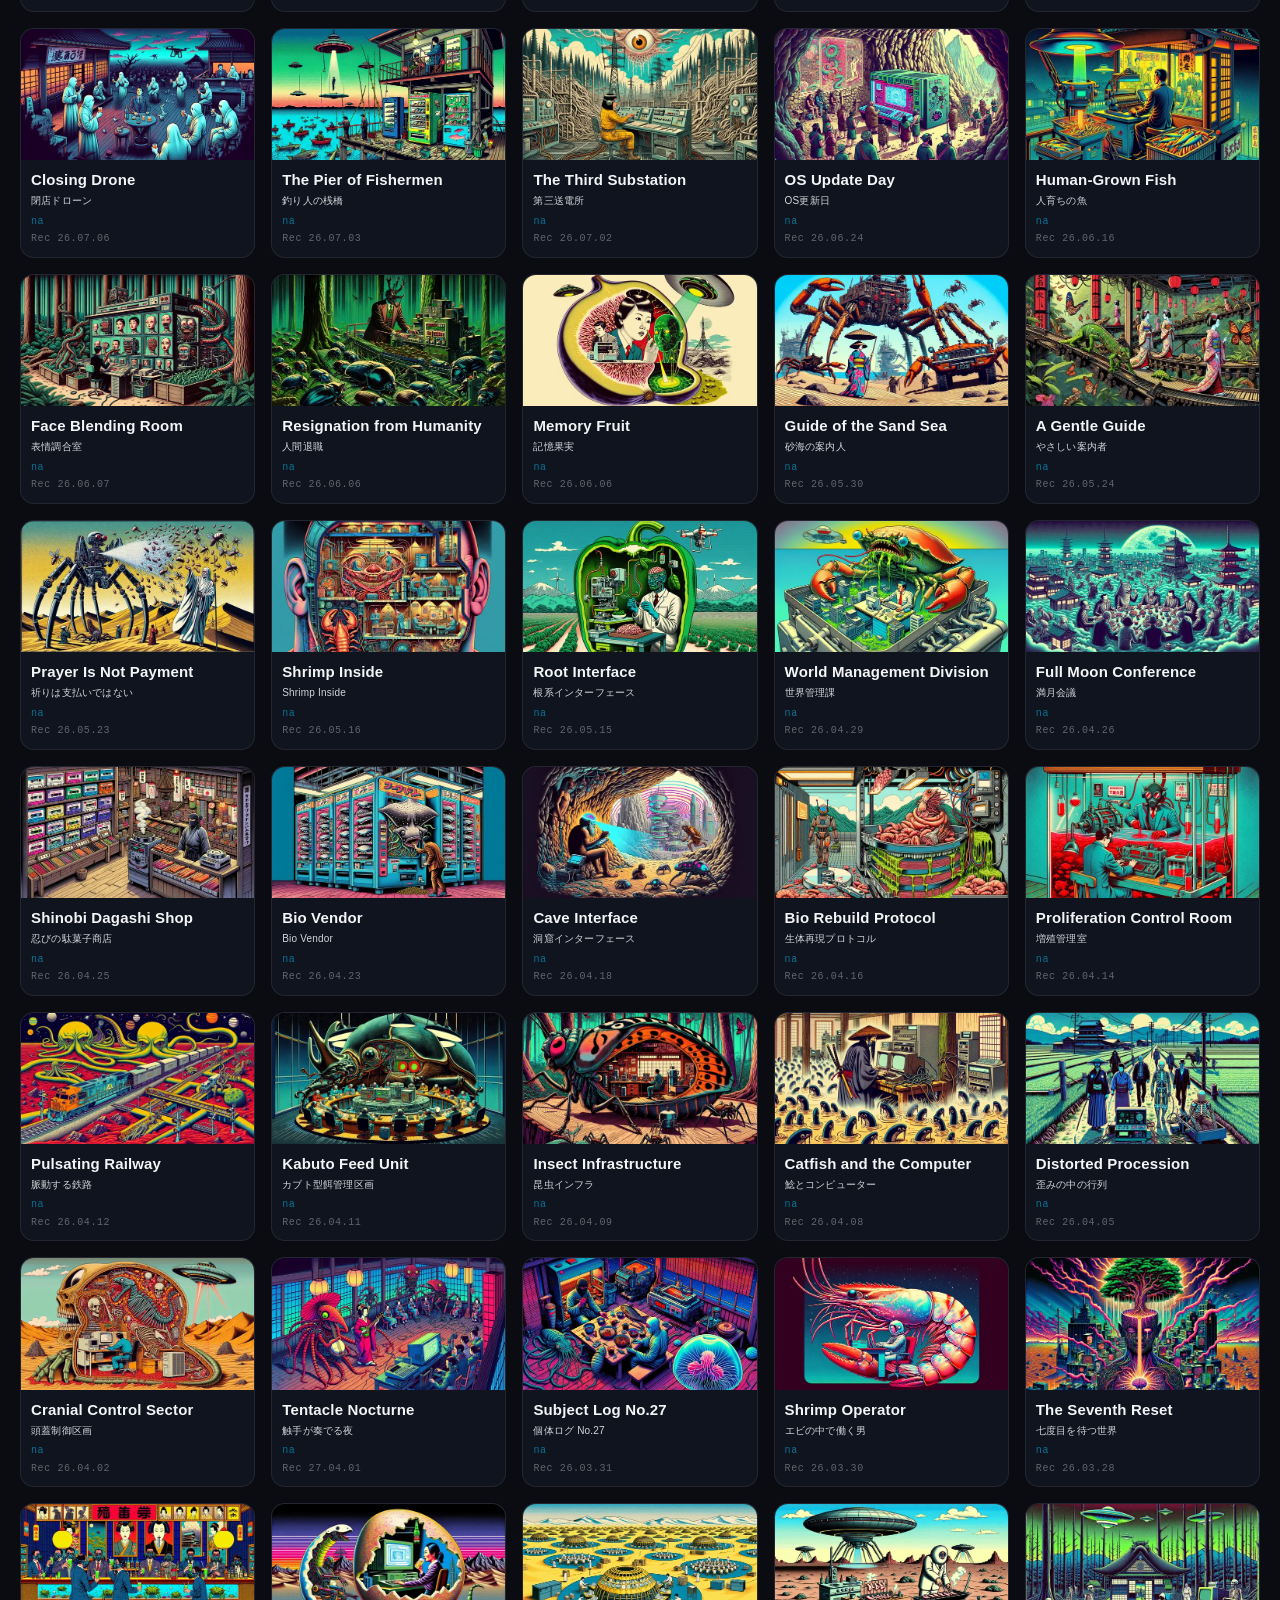
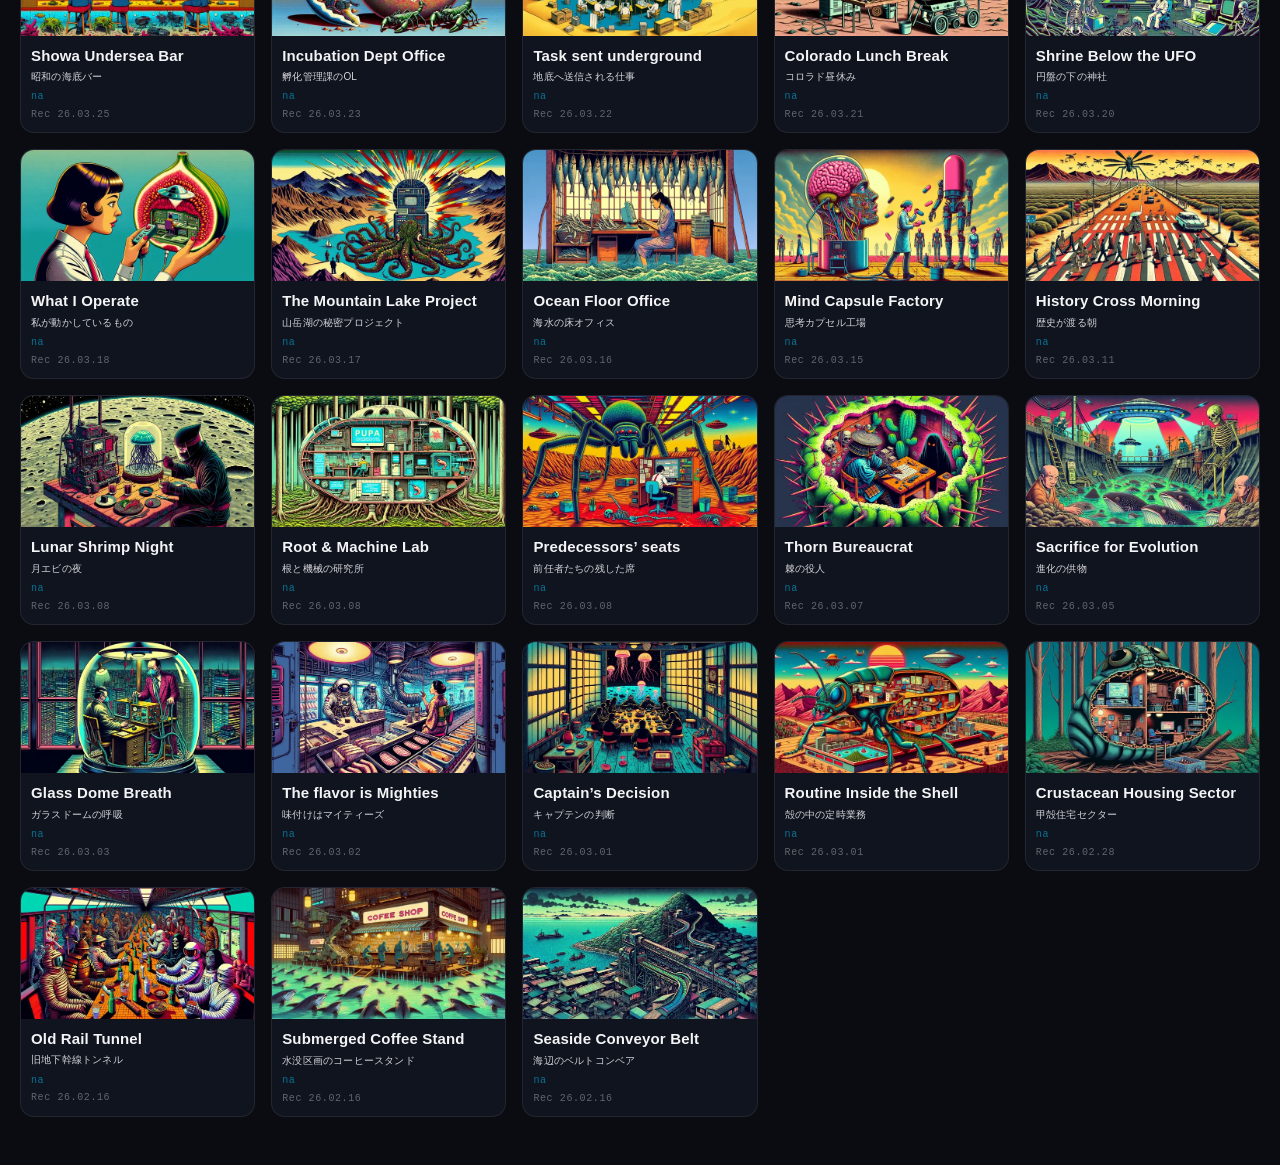
==== commit cc304d65: "Update gallery" ====
--- a/index.html
+++ b/index.html
@@ -61,7 +61,7 @@
     </div>
 
     <div class="meta" style="margin-top:10px;">
-      <span id="visitLabel">Access Counter:</span>
+      <span id="visitLabel">Access:</span>
       <span id="visitCount">000000</span>
     </div>
   </header>
--- a/style.css
+++ b/style.css
@@ -51,7 +51,7 @@
   font-size: 13px;
   line-height: 1.5;
   letter-spacing: 0.01em;
-  text-transform: uppercase;
+  text-transform: none;
   color: rgba(234,234,240,.62);
   position: relative;
   display: inline-block;
